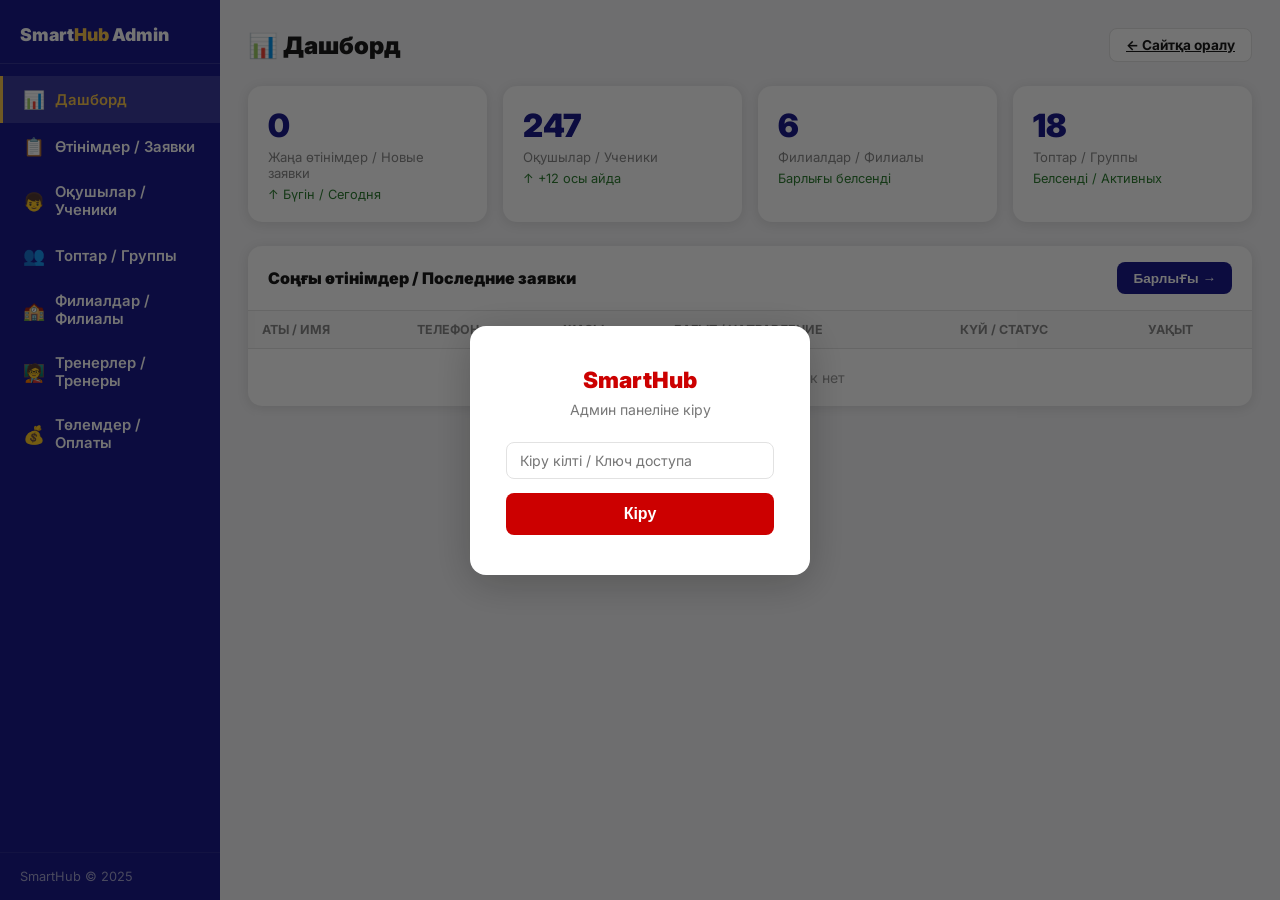
==== admin.html @ edade745 "Add files via upload" ====
<!DOCTYPE html>
<html lang="ru">
<head>
  <meta charset="UTF-8" />
  <meta name="viewport" content="width=device-width, initial-scale=1.0" />
  <title>SmartHub — Админ панелі</title>
  <link href="https://fonts.googleapis.com/css2?family=Inter:wght@400;600;700;900&display=swap" rel="stylesheet" />
  <style>
    *,*::before,*::after{box-sizing:border-box;margin:0;padding:0}
    :root{--red:#CC0000;--blue:#1A1A8C;--dark:#1a1a1a;--bg:#f4f4f6;--white:#fff;--shadow:0 2px 12px rgba(0,0,0,.10);--border:#e2e2e2;--green:#2e7d32;--orange:#e65100}
    body{font-family:'Inter',sans-serif;background:var(--bg);color:var(--dark);min-height:100vh}
    #loginOverlay{position:fixed;inset:0;background:rgba(0,0,0,.55);display:flex;align-items:center;justify-content:center;z-index:999}
    #loginOverlay.hidden{display:none}
    .login-box{background:#fff;border-radius:16px;padding:40px 36px;width:340px;box-shadow:0 8px 40px rgba(0,0,0,.22);text-align:center}
    .login-box h2{font-size:1.4rem;font-weight:900;color:var(--red);margin-bottom:8px}
    .login-box p{font-size:.88rem;color:#777;margin-bottom:24px}
    .login-box input{width:100%;padding:12px 14px;border:2px solid var(--border);border-radius:8px;font-size:.95rem;font-family:inherit;margin-bottom:14px;transition:border-color .2s}
    .login-box input:focus{outline:none;border-color:var(--red)}
    .login-box button{width:100%;padding:12px;background:var(--red);color:#fff;border:none;border-radius:8px;font-weight:900;font-size:1rem;cursor:pointer}
    .login-box button:hover{background:#a80000}
    .login-error{color:var(--red);font-size:.85rem;margin-top:8px;display:none}
    /* Layout */
    .admin-layout{display:grid;grid-template-columns:220px 1fr;min-height:100vh}
    .sidebar{background:var(--blue);color:#fff;padding:0;display:flex;flex-direction:column}
    .sidebar-logo{padding:24px 20px 18px;border-bottom:1px solid rgba(255,255,255,.12);font-weight:900;font-size:1.1rem}
    .sidebar-logo span{color:#f9c74f}
    .sidebar-nav{flex:1;padding:12px 0}
    .nav-item{display:flex;align-items:center;gap:10px;padding:13px 20px;cursor:pointer;font-size:.93rem;font-weight:600;transition:.2s;border-left:3px solid transparent}
    .nav-item:hover{background:rgba(255,255,255,.1)}
    .nav-item.active{background:rgba(255,255,255,.15);border-left-color:#f9c74f;color:#f9c74f}
    .nav-item .ico{font-size:1.1rem;width:22px}
    .sidebar-footer{padding:16px 20px;border-top:1px solid rgba(255,255,255,.12);font-size:.8rem;opacity:.6}
    .main-content{padding:28px;overflow-y:auto}
    .page{display:none}
    .page.active{display:block}
    /* Top bar */
    .topbar{display:flex;align-items:center;justify-content:space-between;margin-bottom:24px}
    .topbar h1{font-size:1.5rem;font-weight:900;color:var(--dark)}
    .topbar-actions{display:flex;gap:10px;align-items:center}
    /* Cards */
    .stats-row{display:grid;grid-template-columns:repeat(4,1fr);gap:16px;margin-bottom:24px}
    .stat-card{background:#fff;border-radius:14px;padding:20px;box-shadow:var(--shadow)}
    .stat-card .stat-num{font-size:2rem;font-weight:900;color:var(--blue)}
    .stat-card .stat-lbl{font-size:.82rem;color:#888;margin-top:4px}
    .stat-card .stat-sub{font-size:.8rem;color:var(--green);margin-top:6px}
    /* Table */
    .card{background:#fff;border-radius:14px;box-shadow:var(--shadow);overflow:hidden;margin-bottom:20px}
    .card-header{display:flex;align-items:center;justify-content:space-between;padding:16px 20px;border-bottom:1px solid var(--border)}
    .card-header h3{font-size:1rem;font-weight:900}
    .card-header-actions{display:flex;gap:8px;align-items:center;flex-wrap:wrap}
    table{width:100%;border-collapse:collapse;font-size:.88rem}
    th{padding:11px 14px;text-align:left;color:#888;font-weight:700;font-size:.78rem;text-transform:uppercase;border-bottom:1px solid var(--border);background:#fafafa}
    td{padding:11px 14px;border-bottom:1px solid #f0f0f0;vertical-align:middle}
    tr:hover td{background:#fafbff}
    tr:last-child td{border-bottom:none}
    .badge{padding:3px 10px;border-radius:50px;font-size:.76rem;font-weight:700;white-space:nowrap}
    .badge-new{background:#e3f2fd;color:#1565c0}
    .badge-active{background:#e8f5e9;color:#2e7d32}
    .badge-done{background:#f3e5f5;color:#6a1b9a}
    .badge-debt{background:#ffebee;color:#c62828}
    .badge-pending{background:#fff3e0;color:#e65100}
    /* Inputs */
    input[type=text],input[type=search],input[type=number],input[type=tel],input[type=email],select,textarea{padding:9px 13px;border:1px solid var(--border);border-radius:8px;font-size:.88rem;font-family:inherit;outline:none;background:#fff}
    input:focus,select:focus,textarea:focus{border-color:var(--blue)}
    .search-input{width:200px}
    /* Buttons */
    .btn{display:inline-flex;align-items:center;gap:6px;padding:8px 16px;border-radius:8px;font-size:.85rem;font-weight:700;cursor:pointer;border:none;transition:.2s}
    .btn-red{background:var(--red);color:#fff}.btn-red:hover{background:#a80000}
    .btn-blue{background:var(--blue);color:#fff}.btn-blue:hover{background:#111070}
    .btn-green{background:var(--green);color:#fff}.btn-green:hover{background:#1b5e20}
    .btn-outline{background:#fff;color:var(--dark);border:1px solid var(--border)}.btn-outline:hover{border-color:var(--blue);color:var(--blue)}
    .btn-sm{padding:5px 11px;font-size:.78rem}
    /* Form grid */
    .form-grid{display:grid;grid-template-columns:1fr 1fr;gap:14px;margin-bottom:14px}
    .form-group{display:flex;flex-direction:column;gap:6px}
    .form-group label{font-size:.82rem;font-weight:700;color:#555}
    .form-group input,.form-group select,.form-group textarea{width:100%}
    .modal-overlay{display:none;position:fixed;inset:0;background:rgba(0,0,0,.5);z-index:500;align-items:center;justify-content:center;padding:20px}
    .modal-overlay.open{display:flex}
    .modal-card{background:#fff;border-radius:16px;padding:28px;max-width:520px;width:100%;max-height:90vh;overflow-y:auto;position:relative}
    .modal-card h3{font-weight:900;font-size:1.1rem;margin-bottom:18px;color:var(--blue)}
    .modal-close-btn{position:absolute;top:14px;right:18px;background:none;border:none;font-size:1.4rem;cursor:pointer;color:#999}
    /* Responsive */
    @media(max-width:768px){.admin-layout{grid-template-columns:1fr}.sidebar{display:none}.stats-row{grid-template-columns:1fr 1fr}}
  </style>
</head>
<body>

<!-- LOGIN -->
<div id="loginOverlay">
  <div class="login-box">
    <h2>SmartHub</h2>
    <p>Админ панеліне кіру</p>
    <input type="text" id="loginKey" placeholder="Кіру кілті / Ключ доступа" />
    <button onclick="tryLogin()">Кіру</button>
    <div class="login-error" id="loginError">Кілт қате / Неверный ключ</div>
  </div>
</div>

<!-- ADMIN LAYOUT -->
<div class="admin-layout">
  <!-- SIDEBAR -->
  <aside class="sidebar">
    <div class="sidebar-logo">Smart<span>Hub</span> Admin</div>
    <nav class="sidebar-nav">
      <div class="nav-item active" onclick="showPage('dashboard')"><span class="ico">📊</span> Дашборд</div>
      <div class="nav-item" onclick="showPage('applications')"><span class="ico">📋</span> Өтінімдер / Заявки</div>
      <div class="nav-item" onclick="showPage('students')"><span class="ico">👦</span> Оқушылар / Ученики</div>
      <div class="nav-item" onclick="showPage('groups')"><span class="ico">👥</span> Топтар / Группы</div>
      <div class="nav-item" onclick="showPage('branches')"><span class="ico">🏫</span> Филиалдар / Филиалы</div>
      <div class="nav-item" onclick="showPage('trainers')"><span class="ico">🧑‍🏫</span> Тренерлер / Тренеры</div>
      <div class="nav-item" onclick="showPage('payments')"><span class="ico">💰</span> Төлемдер / Оплаты</div>
    </nav>
    <div class="sidebar-footer">SmartHub © 2025</div>
  </aside>

  <!-- MAIN -->
  <main class="main-content">

    <!-- DASHBOARD -->
    <div id="page-dashboard" class="page active">
      <div class="topbar"><h1>📊 Дашборд</h1><div class="topbar-actions"><a href="index.html" class="btn btn-outline">← Сайтқа оралу</a></div></div>
      <div class="stats-row">
        <div class="stat-card"><div class="stat-num" id="stat-apps">0</div><div class="stat-lbl">Жаңа өтінімдер / Новые заявки</div><div class="stat-sub">↑ Бүгін / Сегодня</div></div>
        <div class="stat-card"><div class="stat-num">247</div><div class="stat-lbl">Оқушылар / Ученики</div><div class="stat-sub">↑ +12 осы айда</div></div>
        <div class="stat-card"><div class="stat-num">6</div><div class="stat-lbl">Филиалдар / Филиалы</div><div class="stat-sub">Барлығы белсенді</div></div>
        <div class="stat-card"><div class="stat-num">18</div><div class="stat-lbl">Топтар / Группы</div><div class="stat-sub">Белсенді / Активных</div></div>
      </div>
      <div class="card">
        <div class="card-header"><h3>Соңғы өтінімдер / Последние заявки</h3><button class="btn btn-blue" onclick="showPage('applications')">Барлығы →</button></div>
        <table><thead><tr><th>Аты / Имя</th><th>Телефон</th><th>Жасы</th><th>Бағыт / Направление</th><th>Күй / Статус</th><th>Уақыт</th></tr></thead>
        <tbody id="dash-recent-apps"><tr><td colspan="6" style="text-align:center;color:#999;padding:20px">Өтінімдер жоқ / Заявок нет</td></tr></tbody></table>
      </div>
    </div>

    <!-- APPLICATIONS -->
    <div id="page-applications" class="page">
      <div class="topbar"><h1>📋 Өтінімдер / Заявки</h1>
        <div class="topbar-actions">
          <input type="search" class="search-input" placeholder="🔍 Іздеу / Поиск..." oninput="filterApps(this.value)" />
          <button class="btn btn-green" onclick="exportExcel()">📥 Excel</button>
        </div>
      </div>
      <div class="card">
        <table><thead><tr><th>#</th><th>Аты / Имя</th><th>Телефон</th><th>Жасы</th><th>Бағыт</th><th>Хабарлама</th><th>Күн / Дата</th><th>Күй / Статус</th><th>Әрекет</th></tr></thead>
        <tbody id="apps-table-body"><tr><td colspan="9" style="text-align:center;color:#999;padding:20px">Жүктелуде... / Загрузка...</td></tr></tbody></table>
      </div>
    </div>

    <!-- STUDENTS -->
    <div id="page-students" class="page">
      <div class="topbar"><h1>👦 Оқушылар / Ученики</h1>
        <div class="topbar-actions">
          <input type="search" class="search-input" placeholder="🔍 Іздеу..." />
          <button class="btn btn-blue" onclick="openModal('add-student')">+ Қосу / Добавить</button>
          <button class="btn btn-green" onclick="exportExcel()">📥 Excel</button>
        </div>
      </div>
      <div class="card">
        <table><thead><tr><th>Аты-жөні / ФИО</th><th>Жасы</th><th>Топ / Группа</th><th>Тренер</th><th>Филиал</th><th>Қатысу / Посещ.</th><th>Төлем / Оплата</th><th>Әрекет</th></tr></thead>
        <tbody>
          <tr><td>Мамытов Арлан</td><td>10</td><td>Роботика — Master</td><td>Данияр С.</td><td>Skillset</td><td style="color:#2e7d32;font-weight:700">87%</td><td><span class="badge badge-active">Төленді</span></td><td><button class="btn btn-outline btn-sm">✏️</button></td></tr>
          <tr><td>Ахметова Диана</td><td>12</td><td>Дрондар — A тобы</td><td>Айдар М.</td><td>84 мектеп</td><td style="color:#2e7d32;font-weight:700">92%</td><td><span class="badge badge-active">Төленді</span></td><td><button class="btn btn-outline btn-sm">✏️</button></td></tr>
          <tr><td>Сейітов Тимур</td><td>9</td><td>Роботика — Junior</td><td>Гүлнар Б.</td><td>17 мектеп</td><td style="color:#e65100;font-weight:700">65%</td><td><span class="badge badge-debt">Қарыз / Долг</span></td><td><button class="btn btn-outline btn-sm">✏️</button></td></tr>
          <tr><td>Жаксыбекова Айша</td><td>14</td><td>Спорт РВТ — Expert</td><td>Данияр С.</td><td>97 мектеп</td><td style="color:#2e7d32;font-weight:700">95%</td><td><span class="badge badge-active">Төленді</span></td><td><button class="btn btn-outline btn-sm">✏️</button></td></tr>
          <tr><td>Нұрланов Бекзат</td><td>11</td><td>Дрон-футбол</td><td>Айдар М.</td><td>66 мектеп</td><td style="color:#2e7d32;font-weight:700">78%</td><td><span class="badge badge-pending">Күтуде / Ожидает</span></td><td><button class="btn btn-outline btn-sm">✏️</button></td></tr>
        </tbody></table>
      </div>
    </div>

    <!-- GROUPS -->
    <div id="page-groups" class="page">
      <div class="topbar"><h1>👥 Топтар / Группы</h1>
        <div class="topbar-actions"><button class="btn btn-blue" onclick="openModal('add-group')">+ Жаңа топ / Новая группа</button></div>
      </div>
      <div class="card">
        <table><thead><tr><th>Топ аты / Группа</th><th>Бағыт / Направление</th><th>Тренер</th><th>Оқушылар / Учеников</th><th>Кесте / Расписание</th><th>Филиал</th><th>Сабақ сәттері</th><th>Әрекет</th></tr></thead>
        <tbody>
          <tr><td><strong>Роботика — Junior A</strong></td><td>🤖 Роботика</td><td>Гүлнар Б.</td><td>8 / 12</td><td>Дс, Ср 16:00</td><td>17 мектеп</td><td><button class="btn btn-outline btn-sm" onclick="openModal('group-photos')">📸 Фотолар</button></td><td><button class="btn btn-outline btn-sm">✏️</button></td></tr>
          <tr><td><strong>Роботика — Master B</strong></td><td>🤖 Роботика</td><td>Данияр С.</td><td>10 / 12</td><td>Дс, Жм 17:00</td><td>Skillset</td><td><button class="btn btn-outline btn-sm" onclick="openModal('group-photos')">📸 Фотолар</button></td><td><button class="btn btn-outline btn-sm">✏️</button></td></tr>
          <tr><td><strong>Дрондар — A тобы</strong></td><td>🚁 Дрондар</td><td>Айдар М.</td><td>6 / 8</td><td>Сс, Жм 18:00</td><td>84 мектеп</td><td><button class="btn btn-outline btn-sm" onclick="openModal('group-photos')">📸 Фотолар</button></td><td><button class="btn btn-outline btn-sm">✏️</button></td></tr>
          <tr><td><strong>Дрон-футбол</strong></td><td>⚽ Дрон-футбол</td><td>Айдар М.</td><td>8 / 10</td><td>Сш, Сн 15:00</td><td>66 мектеп</td><td><button class="btn btn-outline btn-sm" onclick="openModal('group-photos')">📸 Фотолар</button></td><td><button class="btn btn-outline btn-sm">✏️</button></td></tr>
          <tr><td><strong>Спорт РВТ — Expert</strong></td><td>🏆 Спорт РВТ</td><td>Данияр С.</td><td>5 / 8</td><td>Дс, Ср, Жм 17:30</td><td>97 мектеп</td><td><button class="btn btn-outline btn-sm" onclick="openModal('group-photos')">📸 Фотолар</button></td><td><button class="btn btn-outline btn-sm">✏️</button></td></tr>
        </tbody></table>
      </div>
    </div>

    <!-- BRANCHES -->
    <div id="page-branches" class="page">
      <div class="topbar"><h1>🏫 Филиалдар / Филиалы</h1>
        <div class="topbar-actions"><button class="btn btn-blue" onclick="openModal('add-branch')">+ Қосу / Добавить</button></div>
      </div>
      <div style="display:grid;grid-template-columns:repeat(auto-fit,minmax(280px,1fr));gap:16px">
        <div class="card" style="overflow:visible">
          <div style="padding:20px">
            <div style="font-size:1.5rem;margin-bottom:8px">🏫</div>
            <h3 style="font-weight:900;margin-bottom:6px">Skillset</h3>
            <p style="font-size:.85rem;color:#888;margin-bottom:12px">Skillset орталығы, Алматы</p>
            <div style="font-size:.88rem;line-height:1.8"><div>📍 Алматы, ул. Абая 10</div><div>👤 Тренерлер: 3</div><div>🎓 Оқушылар: 48</div><div>📅 Топтар: 4</div></div>
            <div style="display:flex;gap:8px;margin-top:14px"><button class="btn btn-outline btn-sm">✏️ Өзгерту</button><button class="btn btn-red btn-sm">🗑</button></div>
          </div>
        </div>
        <div class="card" style="overflow:visible">
          <div style="padding:20px">
            <div style="font-size:1.5rem;margin-bottom:8px">🏫</div>
            <h3 style="font-weight:900;margin-bottom:6px">84 мектеп</h3>
            <p style="font-size:.85rem;color:#888;margin-bottom:12px">84-ші мектеп, Алматы</p>
            <div style="font-size:.88rem;line-height:1.8"><div>📍 Алматы, мкр. Тастак</div><div>👤 Тренерлер: 2</div><div>🎓 Оқушылар: 36</div><div>📅 Топтар: 3</div></div>
            <div style="display:flex;gap:8px;margin-top:14px"><button class="btn btn-outline btn-sm">✏️ Өзгерту</button><button class="btn btn-red btn-sm">🗑</button></div>
          </div>
        </div>
        <div class="card" style="overflow:visible">
          <div style="padding:20px">
            <div style="font-size:1.5rem;margin-bottom:8px">🏫</div>
            <h3 style="font-weight:900;margin-bottom:6px">17 мектеп</h3>
            <p style="font-size:.85rem;color:#888;margin-bottom:12px">17-ші мектеп, Алматы</p>
            <div style="font-size:.88rem;line-height:1.8"><div>📍 Алматы, мкр. Алатау</div><div>👤 Тренерлер: 2</div><div>🎓 Оқушылар: 42</div><div>📅 Топтар: 3</div></div>
            <div style="display:flex;gap:8px;margin-top:14px"><button class="btn btn-outline btn-sm">✏️ Өзгерту</button><button class="btn btn-red btn-sm">🗑</button></div>
          </div>
        </div>
        <div class="card" style="overflow:visible">
          <div style="padding:20px">
            <div style="font-size:1.5rem;margin-bottom:8px">🏫</div>
            <h3 style="font-weight:900;margin-bottom:6px">97 мектеп</h3>
            <p style="font-size:.85rem;color:#888;margin-bottom:12px">97-ші мектеп, Алматы</p>
            <div style="font-size:.88rem;line-height:1.8"><div>📍 Алматы, мкр. Жетысу</div><div>👤 Тренерлер: 2</div><div>🎓 Оқушылар: 38</div><div>📅 Топтар: 3</div></div>
            <div style="display:flex;gap:8px;margin-top:14px"><button class="btn btn-outline btn-sm">✏️ Өзгерту</button><button class="btn btn-red btn-sm">🗑</button></div>
          </div>
        </div>
        <div class="card" style="overflow:visible">
          <div style="padding:20px">
            <div style="font-size:1.5rem;margin-bottom:8px">🏫</div>
            <h3 style="font-weight:900;margin-bottom:6px">66 мектеп</h3>
            <p style="font-size:.85rem;color:#888;margin-bottom:12px">66-шы мектеп, Алматы</p>
            <div style="font-size:.88rem;line-height:1.8"><div>📍 Алматы, мкр. Айнабұлақ</div><div>👤 Тренерлер: 2</div><div>🎓 Оқушылар: 45</div><div>📅 Топтар: 3</div></div>
            <div style="display:flex;gap:8px;margin-top:14px"><button class="btn btn-outline btn-sm">✏️ Өзгерту</button><button class="btn btn-red btn-sm">🗑</button></div>
          </div>
        </div>
        <div class="card" style="overflow:visible">
          <div style="padding:20px">
            <div style="font-size:1.5rem;margin-bottom:8px">🏫</div>
            <h3 style="font-weight:900;margin-bottom:6px">101 мектеп</h3>
            <p style="font-size:.85rem;color:#888;margin-bottom:12px">101-ші мектеп, Алматы</p>
            <div style="font-size:.88rem;line-height:1.8"><div>📍 Алматы, мкр. Шанырақ</div><div>👤 Тренерлер: 2</div><div>🎓 Оқушылар: 38</div><div>📅 Топтар: 3</div></div>
            <div style="display:flex;gap:8px;margin-top:14px"><button class="btn btn-outline btn-sm">✏️ Өзгерту</button><button class="btn btn-red btn-sm">🗑</button></div>
          </div>
        </div>
      </div>
    </div>

    <!-- TRAINERS -->
    <div id="page-trainers" class="page">
      <div class="topbar"><h1>🧑‍🏫 Тренерлер / Тренеры</h1>
        <div class="topbar-actions"><button class="btn btn-blue" onclick="openModal('add-trainer')">+ Қосу</button></div>
      </div>
      <div class="card">
        <table><thead><tr><th>Аты-жөні / ФИО</th><th>Мамандандыру</th><th>Топтар</th><th>Филиал</th><th>Телефон</th><th>Əрекет</th></tr></thead>
        <tbody>
          <tr><td><strong>Данияр Сейітов</strong></td><td>🤖 Роботика, Спорт РВТ</td><td>3</td><td>Skillset, 97 мектеп</td><td>+7 777 ...</td><td><button class="btn btn-outline btn-sm">✏️</button></td></tr>
          <tr><td><strong>Айдар Мұратов</strong></td><td>🚁 Дрондар, ⚽ Дрон-футбол</td><td>2</td><td>84, 66 мектеп</td><td>+7 778 ...</td><td><button class="btn btn-outline btn-sm">✏️</button></td></tr>
          <tr><td><strong>Гүлнар Бекова</strong></td><td>🤖 Роботика Junior</td><td>2</td><td>17, 101 мектеп</td><td>+7 701 ...</td><td><button class="btn btn-outline btn-sm">✏️</button></td></tr>
        </tbody></table>
      </div>
    </div>

    <!-- PAYMENTS -->
    <div id="page-payments" class="page">
      <div class="topbar"><h1>💰 Төлемдер / Оплаты</h1>
        <div class="topbar-actions">
          <input type="search" class="search-input" placeholder="🔍 Іздеу..." />
          <button class="btn btn-green" onclick="exportExcel()">📥 Excel</button>
        </div>
      </div>
      <div class="stats-row" style="grid-template-columns:repeat(3,1fr)">
        <div class="stat-card"><div class="stat-num" style="color:var(--green)">10.4M</div><div class="stat-lbl">Маусым 2025 — жалпы / Итого</div></div>
        <div class="stat-card"><div class="stat-num" style="color:var(--red)">840K</div><div class="stat-lbl">Қарыз / Задолженность</div><div class="stat-sub" style="color:var(--red)">⚠ 8 оқушы</div></div>
        <div class="stat-card"><div class="stat-num">247</div><div class="stat-lbl">Оқушылар / Учеников</div></div>
      </div>
      <div class="card">
        <table><thead><tr><th>Оқушы / Ученик</th><th>Топ / Группа</th><th>Сумма</th><th>Маусым / Месяц</th><th>Күй / Статус</th><th>Күн / Дата</th><th>Əрекет</th></tr></thead>
        <tbody>
          <tr><td>Мамытов Арлан</td><td>Роботика — Master</td><td><strong>42 000 ₸</strong></td><td>Маусым 2025</td><td><span class="badge badge-active">Төленді</span></td><td>01.06.2025</td><td><button class="btn btn-outline btn-sm">📄</button></td></tr>
          <tr><td>Ахметова Диана</td><td>Дрондар — A</td><td><strong>42 000 ₸</strong></td><td>Маусым 2025</td><td><span class="badge badge-active">Төленді</span></td><td>02.06.2025</td><td><button class="btn btn-outline btn-sm">📄</button></td></tr>
          <tr><td>Сейітов Тимур</td><td>Роботика — Junior</td><td><strong>42 000 ₸</strong></td><td>Маусым 2025</td><td><span class="badge badge-debt">Қарыз / Долг</span></td><td>—</td><td><button class="btn btn-red btn-sm">Хабарлау</button></td></tr>
          <tr><td>Жаксыбекова Айша</td><td>Спорт РВТ</td><td><strong>42 000 ₸</strong></td><td>Маусым 2025</td><td><span class="badge badge-active">Төленді</span></td><td>03.06.2025</td><td><button class="btn btn-outline btn-sm">📄</button></td></tr>
          <tr><td>Нұрланов Бекзат</td><td>Дрон-футбол</td><td><strong>42 000 ₸</strong></td><td>Маусым 2025</td><td><span class="badge badge-pending">Күтуде</span></td><td>—</td><td><button class="btn btn-red btn-sm">Хабарлау</button></td></tr>
        </tbody></table>
      </div>
    </div>

  </main>
</div>

<!-- MODAL: Add Student -->
<div class="modal-overlay" id="modal-add-student">
  <div class="modal-card">
    <button class="modal-close-btn" onclick="closeModal('add-student')">×</button>
    <h3>+ Жаңа оқушы / Новый ученик</h3>
    <div class="form-grid">
      <div class="form-group"><label>Аты-жөні / ФИО</label><input type="text" placeholder="Мамытов Арлан" /></div>
      <div class="form-group"><label>Жасы / Возраст</label><input type="number" placeholder="10" /></div>
      <div class="form-group"><label>Топ / Группа</label>
        <select><option>Роботика — Junior A</option><option>Роботика — Master B</option><option>Дрондар — A тобы</option><option>Дрон-футбол</option><option>Спорт РВТ</option></select>
      </div>
      <div class="form-group"><label>Ата-ана телефоны</label><input type="tel" placeholder="+7 777 ..." /></div>
    </div>
    <button class="btn btn-blue" style="width:100%">Сақтау / Сохранить</button>
  </div>
</div>

<!-- MODAL: Add Group -->
<div class="modal-overlay" id="modal-add-group">
  <div class="modal-card">
    <button class="modal-close-btn" onclick="closeModal('add-group')">×</button>
    <h3>+ Жаңа топ / Новая группа</h3>
    <div class="form-grid">
      <div class="form-group"><label>Топ аты</label><input type="text" placeholder="Роботика — Junior A" /></div>
      <div class="form-group"><label>Бағыт / Направление</label>
        <select><option>🤖 Роботика</option><option>🚁 Дрондар</option><option>⚽ Дрон-футбол</option><option>🏆 Спорт РВТ</option></select>
      </div>
      <div class="form-group"><label>Тренер</label>
        <select><option>Данияр Сейітов</option><option>Айдар Мұратов</option><option>Гүлнар Бекова</option></select>
      </div>
      <div class="form-group"><label>Филиал</label>
        <select><option>Skillset</option><option>84 мектеп</option><option>17 мектеп</option><option>97 мектеп</option><option>66 мектеп</option><option>101 мектеп</option></select>
      </div>
      <div class="form-group" style="grid-column:1/-1"><label>Кесте / Расписание</label><input type="text" placeholder="Дс, Ср 17:00 – 18:30" /></div>
    </div>
    <button class="btn btn-blue" style="width:100%">Жасау / Создать</button>
  </div>
</div>

<!-- MODAL: Group photos -->
<div class="modal-overlay" id="modal-group-photos">
  <div class="modal-card">
    <button class="modal-close-btn" onclick="closeModal('group-photos')">×</button>
    <h3>📸 Сабақ сәттері / Фото с занятий</h3>
    <p style="color:#888;font-size:.88rem;margin-bottom:16px">Осы топтың сабақ сәттерін қосыңыз / Добавьте фото этой группы</p>
    <div style="border:2px dashed #ddd;border-radius:12px;padding:32px;text-align:center;color:#aaa;margin-bottom:16px;cursor:pointer">
      <div style="font-size:2rem;margin-bottom:8px">📁</div>
      <div>Фото жүктеу / Загрузить фото</div>
      <div style="font-size:.8rem;margin-top:4px">JPG, PNG — максимум 10 МБ</div>
    </div>
    <div style="display:grid;grid-template-columns:repeat(3,1fr);gap:8px">
      <img src="img_6434.png" style="width:100%;height:80px;object-fit:cover;border-radius:8px" />
      <img src="img_6435.png" style="width:100%;height:80px;object-fit:cover;border-radius:8px" />
      <div style="border:1px dashed #ddd;border-radius:8px;height:80px;display:flex;align-items:center;justify-content:center;color:#ccc;font-size:1.5rem;cursor:pointer">+</div>
    </div>
  </div>
</div>

<!-- MODAL: Add Branch -->
<div class="modal-overlay" id="modal-add-branch">
  <div class="modal-card">
    <button class="modal-close-btn" onclick="closeModal('add-branch')">×</button>
    <h3>+ Жаңа филиал / Новый филиал</h3>
    <div class="form-grid">
      <div class="form-group"><label>Атауы / Название</label><input type="text" placeholder="102 мектеп" /></div>
      <div class="form-group"><label>Мекенжай / Адрес</label><input type="text" placeholder="Алматы, ..." /></div>
      <div class="form-group"><label>Тренер</label>
        <select><option>Данияр Сейітов</option><option>Айдар Мұратов</option><option>Гүлнар Бекова</option></select>
      </div>
      <div class="form-group"><label>Телефон</label><input type="tel" /></div>
    </div>
    <button class="btn btn-blue" style="width:100%">Қосу / Добавить</button>
  </div>
</div>

<!-- MODAL: Add Trainer -->
<div class="modal-overlay" id="modal-add-trainer">
  <div class="modal-card">
    <button class="modal-close-btn" onclick="closeModal('add-trainer')">×</button>
    <h3>+ Жаңа тренер / Новый тренер</h3>
    <div class="form-grid">
      <div class="form-group"><label>Аты-жөні / ФИО</label><input type="text" /></div>
      <div class="form-group"><label>Телефон</label><input type="tel" /></div>
      <div class="form-group" style="grid-column:1/-1"><label>Мамандандыру / Специализация</label>
        <select><option>🤖 Роботика</option><option>🚁 Дрондар</option><option>⚽ Дрон-футбол</option><option>🏆 Спорт РВТ</option></select>
      </div>
    </div>
    <button class="btn btn-blue" style="width:100%">Қосу / Добавить</button>
  </div>
</div>

<script>
const ADMIN_KEY = 'smarthub2025';

// ── Login ─────────────────────────────────────────────────
function tryLogin() {
  const key = document.getElementById('loginKey').value.trim();
  if (key === ADMIN_KEY) {
    document.getElementById('loginOverlay').classList.add('hidden');
    loadApps();
  } else {
    document.getElementById('loginError').style.display = 'block';
  }
}
document.getElementById('loginKey').addEventListener('keydown', e => { if (e.key === 'Enter') tryLogin(); });

// ── Navigation ────────────────────────────────────────────
function showPage(name) {
  document.querySelectorAll('.page').forEach(p => p.classList.remove('active'));
  document.querySelectorAll('.nav-item').forEach(n => n.classList.remove('active'));
  document.getElementById('page-' + name).classList.add('active');
  event.currentTarget.classList.add('active');
}

// ── Modals ────────────────────────────────────────────────
function openModal(name) {
  document.getElementById('modal-' + name).classList.add('open');
}
function closeModal(name) {
  document.getElementById('modal-' + name).classList.remove('open');
}
document.querySelectorAll('.modal-overlay').forEach(o => {
  o.addEventListener('click', e => { if (e.target === o) o.classList.remove('open'); });
});

// ── Load applications ─────────────────────────────────────
async function loadApps() {
  try {
    const res = await fetch('/api/submissions?key=' + ADMIN_KEY);
    const rows = await res.json();
    document.getElementById('stat-apps').textContent = rows.length;
    renderAppsTable(rows);
    renderDashRecent(rows.slice(0, 5));
  } catch(e) {
    document.getElementById('apps-table-body').innerHTML = '<tr><td colspan="9" style="text-align:center;color:#999;padding:20px">Сервер қолжетімсіз / Сервер недоступен</td></tr>';
  }
}

function renderAppsTable(rows) {
  const tbody = document.getElementById('apps-table-body');
  if (!rows.length) { tbody.innerHTML = '<tr><td colspan="9" style="text-align:center;color:#999;padding:20px">Өтінімдер жоқ</td></tr>'; return; }
  tbody.innerHTML = rows.map(r => `
    <tr>
      <td>${r.id}</td>
      <td><strong>${r.name}</strong></td>
      <td>${r.phone}</td>
      <td>${r.age || '—'}</td>
      <td>${directionLabel(r.direction || r.message)}</td>
      <td style="max-width:200px;overflow:hidden;text-overflow:ellipsis;white-space:nowrap">${r.message || '—'}</td>
      <td>${r.created_at}</td>
      <td><span class="badge badge-new">Жаңа / Новая</span></td>
      <td><button class="btn btn-red btn-sm" onclick="deleteApp(${r.id})">🗑</button></td>
    </tr>`).join('');
}

function renderDashRecent(rows) {
  const tbody = document.getElementById('dash-recent-apps');
  if (!rows.length) { tbody.innerHTML = '<tr><td colspan="6" style="text-align:center;color:#999;padding:20px">Өтінімдер жоқ</td></tr>'; return; }
  tbody.innerHTML = rows.map(r => `
    <tr>
      <td><strong>${r.name}</strong></td>
      <td>${r.phone}</td>
      <td>${r.age || '—'}</td>
      <td>${directionLabel(r.direction || '')}</td>
      <td><span class="badge badge-new">Жаңа</span></td>
      <td>${r.created_at}</td>
    </tr>`).join('');
}

function directionLabel(d) {
  if (!d) return '—';
  const map = { дроны:'🚁 Дрондар', робототехника:'🤖 Роботика', лагеря:'🏕️ Лагерь' };
  return map[d] || d;
}

async function deleteApp(id) {
  if (!confirm('Жою? / Удалить?')) return;
  await fetch('/api/submissions/' + id + '?key=' + ADMIN_KEY, { method: 'DELETE' });
  loadApps();
}

function filterApps(q) {
  document.querySelectorAll('#apps-table-body tr').forEach(tr => {
    tr.style.display = tr.textContent.toLowerCase().includes(q.toLowerCase()) ? '' : 'none';
  });
}

// ── Excel export ──────────────────────────────────────────
function exportExcel() {
  window.open('/api/export?key=' + ADMIN_KEY);
}
</script>
</body>
</html>
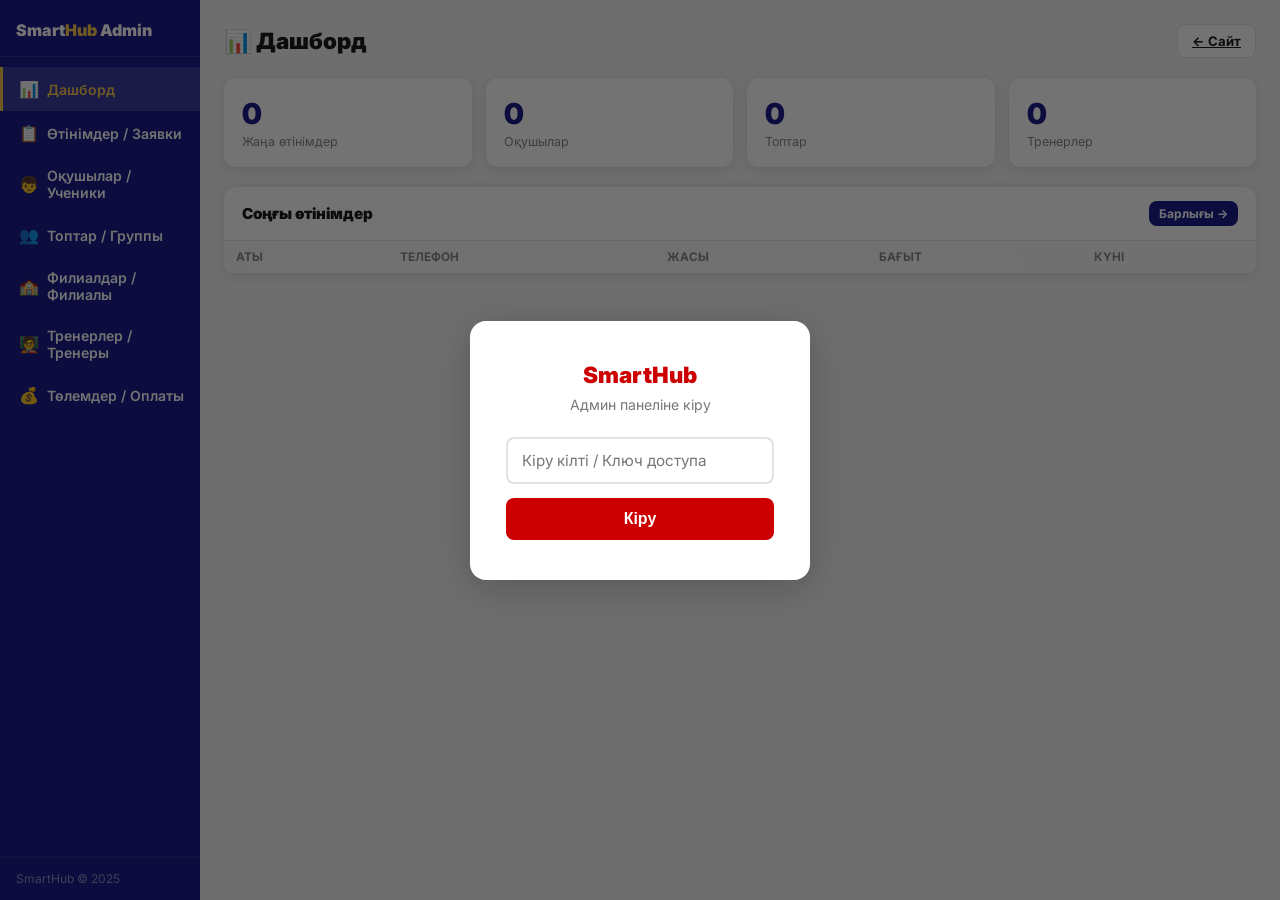
==== commit 5df449c6: "Add files via upload" ====
--- a/admin.html
+++ b/admin.html
@@ -9,6 +9,8 @@
     *,*::before,*::after{box-sizing:border-box;margin:0;padding:0}
     :root{--red:#CC0000;--blue:#1A1A8C;--dark:#1a1a1a;--bg:#f4f4f6;--white:#fff;--shadow:0 2px 12px rgba(0,0,0,.10);--border:#e2e2e2;--green:#2e7d32;--orange:#e65100}
     body{font-family:'Inter',sans-serif;background:var(--bg);color:var(--dark);min-height:100vh}
+
+    /* LOGIN */
     #loginOverlay{position:fixed;inset:0;background:rgba(0,0,0,.55);display:flex;align-items:center;justify-content:center;z-index:999}
     #loginOverlay.hidden{display:none}
     .login-box{background:#fff;border-radius:16px;padding:40px 36px;width:340px;box-shadow:0 8px 40px rgba(0,0,0,.22);text-align:center}
@@ -19,68 +21,77 @@
     .login-box button{width:100%;padding:12px;background:var(--red);color:#fff;border:none;border-radius:8px;font-weight:900;font-size:1rem;cursor:pointer}
     .login-box button:hover{background:#a80000}
     .login-error{color:var(--red);font-size:.85rem;margin-top:8px;display:none}
-    /* Layout */
-    .admin-layout{display:grid;grid-template-columns:220px 1fr;min-height:100vh}
-    .sidebar{background:var(--blue);color:#fff;padding:0;display:flex;flex-direction:column}
-    .sidebar-logo{padding:24px 20px 18px;border-bottom:1px solid rgba(255,255,255,.12);font-weight:900;font-size:1.1rem}
+
+    /* LAYOUT */
+    .admin-layout{display:grid;grid-template-columns:200px 1fr;min-height:100vh}
+    .sidebar{background:var(--blue);color:#fff;display:flex;flex-direction:column}
+    .sidebar-logo{padding:20px 16px 16px;border-bottom:1px solid rgba(255,255,255,.12);font-weight:900;font-size:1rem}
     .sidebar-logo span{color:#f9c74f}
-    .sidebar-nav{flex:1;padding:12px 0}
-    .nav-item{display:flex;align-items:center;gap:10px;padding:13px 20px;cursor:pointer;font-size:.93rem;font-weight:600;transition:.2s;border-left:3px solid transparent}
+    .sidebar-nav{flex:1;padding:10px 0}
+    .nav-item{display:flex;align-items:center;gap:8px;padding:12px 16px;cursor:pointer;font-size:.88rem;font-weight:600;transition:.2s;border-left:3px solid transparent}
     .nav-item:hover{background:rgba(255,255,255,.1)}
     .nav-item.active{background:rgba(255,255,255,.15);border-left-color:#f9c74f;color:#f9c74f}
-    .nav-item .ico{font-size:1.1rem;width:22px}
-    .sidebar-footer{padding:16px 20px;border-top:1px solid rgba(255,255,255,.12);font-size:.8rem;opacity:.6}
-    .main-content{padding:28px;overflow-y:auto}
+    .nav-item .ico{font-size:1rem;width:20px}
+    .sidebar-footer{padding:14px 16px;border-top:1px solid rgba(255,255,255,.12);font-size:.75rem;opacity:.5}
+    .main-content{padding:24px;overflow-y:auto}
     .page{display:none}
     .page.active{display:block}
-    /* Top bar */
-    .topbar{display:flex;align-items:center;justify-content:space-between;margin-bottom:24px}
-    .topbar h1{font-size:1.5rem;font-weight:900;color:var(--dark)}
-    .topbar-actions{display:flex;gap:10px;align-items:center}
-    /* Cards */
-    .stats-row{display:grid;grid-template-columns:repeat(4,1fr);gap:16px;margin-bottom:24px}
-    .stat-card{background:#fff;border-radius:14px;padding:20px;box-shadow:var(--shadow)}
-    .stat-card .stat-num{font-size:2rem;font-weight:900;color:var(--blue)}
-    .stat-card .stat-lbl{font-size:.82rem;color:#888;margin-top:4px}
-    .stat-card .stat-sub{font-size:.8rem;color:var(--green);margin-top:6px}
-    /* Table */
-    .card{background:#fff;border-radius:14px;box-shadow:var(--shadow);overflow:hidden;margin-bottom:20px}
-    .card-header{display:flex;align-items:center;justify-content:space-between;padding:16px 20px;border-bottom:1px solid var(--border)}
-    .card-header h3{font-size:1rem;font-weight:900}
-    .card-header-actions{display:flex;gap:8px;align-items:center;flex-wrap:wrap}
-    table{width:100%;border-collapse:collapse;font-size:.88rem}
-    th{padding:11px 14px;text-align:left;color:#888;font-weight:700;font-size:.78rem;text-transform:uppercase;border-bottom:1px solid var(--border);background:#fafafa}
-    td{padding:11px 14px;border-bottom:1px solid #f0f0f0;vertical-align:middle}
+
+    /* TOPBAR */
+    .topbar{display:flex;align-items:center;justify-content:space-between;margin-bottom:20px;flex-wrap:wrap;gap:10px}
+    .topbar h1{font-size:1.4rem;font-weight:900;color:var(--dark)}
+    .topbar-actions{display:flex;gap:8px;align-items:center;flex-wrap:wrap}
+
+    /* STATS */
+    .stats-row{display:grid;grid-template-columns:repeat(4,1fr);gap:14px;margin-bottom:20px}
+    .stat-card{background:#fff;border-radius:12px;padding:18px;box-shadow:var(--shadow)}
+    .stat-card .stat-num{font-size:1.8rem;font-weight:900;color:var(--blue)}
+    .stat-card .stat-lbl{font-size:.78rem;color:#888;margin-top:3px}
+    .stat-card .stat-sub{font-size:.76rem;color:var(--green);margin-top:5px}
+
+    /* TABLE */
+    .card{background:#fff;border-radius:12px;box-shadow:var(--shadow);overflow:hidden;margin-bottom:18px}
+    .card-header{display:flex;align-items:center;justify-content:space-between;padding:14px 18px;border-bottom:1px solid var(--border)}
+    .card-header h3{font-size:.95rem;font-weight:900}
+    table{width:100%;border-collapse:collapse;font-size:.83rem}
+    th{padding:9px 12px;text-align:left;color:#888;font-weight:700;font-size:.74rem;text-transform:uppercase;border-bottom:1px solid var(--border);background:#fafafa;white-space:nowrap}
+    td{padding:9px 12px;border-bottom:1px solid #f0f0f0;vertical-align:middle}
     tr:hover td{background:#fafbff}
     tr:last-child td{border-bottom:none}
-    .badge{padding:3px 10px;border-radius:50px;font-size:.76rem;font-weight:700;white-space:nowrap}
+    .badge{padding:3px 9px;border-radius:50px;font-size:.72rem;font-weight:700;white-space:nowrap}
     .badge-new{background:#e3f2fd;color:#1565c0}
     .badge-active{background:#e8f5e9;color:#2e7d32}
     .badge-done{background:#f3e5f5;color:#6a1b9a}
     .badge-debt{background:#ffebee;color:#c62828}
     .badge-pending{background:#fff3e0;color:#e65100}
-    /* Inputs */
-    input[type=text],input[type=search],input[type=number],input[type=tel],input[type=email],select,textarea{padding:9px 13px;border:1px solid var(--border);border-radius:8px;font-size:.88rem;font-family:inherit;outline:none;background:#fff}
+
+    /* INPUTS */
+    input[type=text],input[type=search],input[type=number],input[type=tel],input[type=email],select,textarea{padding:9px 12px;border:1px solid var(--border);border-radius:8px;font-size:.85rem;font-family:inherit;outline:none;background:#fff;width:100%}
     input:focus,select:focus,textarea:focus{border-color:var(--blue)}
-    .search-input{width:200px}
-    /* Buttons */
-    .btn{display:inline-flex;align-items:center;gap:6px;padding:8px 16px;border-radius:8px;font-size:.85rem;font-weight:700;cursor:pointer;border:none;transition:.2s}
+    .search-input{width:190px}
+
+    /* BUTTONS */
+    .btn{display:inline-flex;align-items:center;gap:5px;padding:8px 14px;border-radius:8px;font-size:.82rem;font-weight:700;cursor:pointer;border:none;transition:.2s;font-family:inherit}
     .btn-red{background:var(--red);color:#fff}.btn-red:hover{background:#a80000}
     .btn-blue{background:var(--blue);color:#fff}.btn-blue:hover{background:#111070}
     .btn-green{background:var(--green);color:#fff}.btn-green:hover{background:#1b5e20}
     .btn-outline{background:#fff;color:var(--dark);border:1px solid var(--border)}.btn-outline:hover{border-color:var(--blue);color:var(--blue)}
-    .btn-sm{padding:5px 11px;font-size:.78rem}
-    /* Form grid */
-    .form-grid{display:grid;grid-template-columns:1fr 1fr;gap:14px;margin-bottom:14px}
-    .form-group{display:flex;flex-direction:column;gap:6px}
-    .form-group label{font-size:.82rem;font-weight:700;color:#555}
-    .form-group input,.form-group select,.form-group textarea{width:100%}
-    .modal-overlay{display:none;position:fixed;inset:0;background:rgba(0,0,0,.5);z-index:500;align-items:center;justify-content:center;padding:20px}
+    .btn-sm{padding:5px 10px;font-size:.75rem}
+
+    /* MODAL */
+    .modal-overlay{display:none;position:fixed;inset:0;background:rgba(0,0,0,.45);z-index:500;align-items:center;justify-content:center;padding:20px}
     .modal-overlay.open{display:flex}
-    .modal-card{background:#fff;border-radius:16px;padding:28px;max-width:520px;width:100%;max-height:90vh;overflow-y:auto;position:relative}
-    .modal-card h3{font-weight:900;font-size:1.1rem;margin-bottom:18px;color:var(--blue)}
-    .modal-close-btn{position:absolute;top:14px;right:18px;background:none;border:none;font-size:1.4rem;cursor:pointer;color:#999}
-    /* Responsive */
+    .modal-card{background:#fff;border-radius:16px;padding:26px;max-width:500px;width:100%;max-height:90vh;overflow-y:auto;position:relative}
+    .modal-card h3{font-weight:900;font-size:1.05rem;margin-bottom:16px;color:var(--blue)}
+    .modal-close-btn{position:absolute;top:14px;right:16px;background:none;border:none;font-size:1.4rem;cursor:pointer;color:#999}
+    .form-grid{display:grid;grid-template-columns:1fr 1fr;gap:12px;margin-bottom:12px}
+    .form-group{display:flex;flex-direction:column;gap:5px}
+    .form-group label{font-size:.78rem;font-weight:700;color:#555}
+    .form-full{grid-column:1/-1}
+
+    /* EMPTY STATE */
+    .empty-state{text-align:center;padding:40px;color:#aaa;font-size:.9rem}
+
     @media(max-width:768px){.admin-layout{grid-template-columns:1fr}.sidebar{display:none}.stats-row{grid-template-columns:1fr 1fr}}
   </style>
 </head>
@@ -91,25 +102,24 @@
   <div class="login-box">
     <h2>SmartHub</h2>
     <p>Админ панеліне кіру</p>
-    <input type="text" id="loginKey" placeholder="Кіру кілті / Ключ доступа" />
+    <input type="password" id="loginKey" placeholder="Кіру кілті / Ключ доступа" />
     <button onclick="tryLogin()">Кіру</button>
     <div class="login-error" id="loginError">Кілт қате / Неверный ключ</div>
   </div>
 </div>
 
-<!-- ADMIN LAYOUT -->
 <div class="admin-layout">
   <!-- SIDEBAR -->
   <aside class="sidebar">
     <div class="sidebar-logo">Smart<span>Hub</span> Admin</div>
     <nav class="sidebar-nav">
-      <div class="nav-item active" onclick="showPage('dashboard')"><span class="ico">📊</span> Дашборд</div>
-      <div class="nav-item" onclick="showPage('applications')"><span class="ico">📋</span> Өтінімдер / Заявки</div>
-      <div class="nav-item" onclick="showPage('students')"><span class="ico">👦</span> Оқушылар / Ученики</div>
-      <div class="nav-item" onclick="showPage('groups')"><span class="ico">👥</span> Топтар / Группы</div>
-      <div class="nav-item" onclick="showPage('branches')"><span class="ico">🏫</span> Филиалдар / Филиалы</div>
-      <div class="nav-item" onclick="showPage('trainers')"><span class="ico">🧑‍🏫</span> Тренерлер / Тренеры</div>
-      <div class="nav-item" onclick="showPage('payments')"><span class="ico">💰</span> Төлемдер / Оплаты</div>
+      <div class="nav-item active" data-page="dashboard"><span class="ico">📊</span> Дашборд</div>
+      <div class="nav-item" data-page="applications"><span class="ico">📋</span> Өтінімдер / Заявки</div>
+      <div class="nav-item" data-page="students"><span class="ico">👦</span> Оқушылар / Ученики</div>
+      <div class="nav-item" data-page="groups"><span class="ico">👥</span> Топтар / Группы</div>
+      <div class="nav-item" data-page="branches"><span class="ico">🏫</span> Филиалдар / Филиалы</div>
+      <div class="nav-item" data-page="trainers"><span class="ico">🧑‍🏫</span> Тренерлер / Тренеры</div>
+      <div class="nav-item" data-page="payments"><span class="ico">💰</span> Төлемдер / Оплаты</div>
     </nav>
     <div class="sidebar-footer">SmartHub © 2025</div>
   </aside>
@@ -119,17 +129,17 @@
 
     <!-- DASHBOARD -->
     <div id="page-dashboard" class="page active">
-      <div class="topbar"><h1>📊 Дашборд</h1><div class="topbar-actions"><a href="index.html" class="btn btn-outline">← Сайтқа оралу</a></div></div>
+      <div class="topbar"><h1>📊 Дашборд</h1><a href="index.html" class="btn btn-outline">← Сайт</a></div>
       <div class="stats-row">
-        <div class="stat-card"><div class="stat-num" id="stat-apps">0</div><div class="stat-lbl">Жаңа өтінімдер / Новые заявки</div><div class="stat-sub">↑ Бүгін / Сегодня</div></div>
-        <div class="stat-card"><div class="stat-num">247</div><div class="stat-lbl">Оқушылар / Ученики</div><div class="stat-sub">↑ +12 осы айда</div></div>
-        <div class="stat-card"><div class="stat-num">6</div><div class="stat-lbl">Филиалдар / Филиалы</div><div class="stat-sub">Барлығы белсенді</div></div>
-        <div class="stat-card"><div class="stat-num">18</div><div class="stat-lbl">Топтар / Группы</div><div class="stat-sub">Белсенді / Активных</div></div>
+        <div class="stat-card"><div class="stat-num" id="stat-apps">0</div><div class="stat-lbl">Жаңа өтінімдер</div></div>
+        <div class="stat-card"><div class="stat-num" id="stat-students">0</div><div class="stat-lbl">Оқушылар</div></div>
+        <div class="stat-card"><div class="stat-num" id="stat-groups">0</div><div class="stat-lbl">Топтар</div></div>
+        <div class="stat-card"><div class="stat-num" id="stat-trainers">0</div><div class="stat-lbl">Тренерлер</div></div>
       </div>
       <div class="card">
-        <div class="card-header"><h3>Соңғы өтінімдер / Последние заявки</h3><button class="btn btn-blue" onclick="showPage('applications')">Барлығы →</button></div>
-        <table><thead><tr><th>Аты / Имя</th><th>Телефон</th><th>Жасы</th><th>Бағыт / Направление</th><th>Күй / Статус</th><th>Уақыт</th></tr></thead>
-        <tbody id="dash-recent-apps"><tr><td colspan="6" style="text-align:center;color:#999;padding:20px">Өтінімдер жоқ / Заявок нет</td></tr></tbody></table>
+        <div class="card-header"><h3>Соңғы өтінімдер</h3><button class="btn btn-blue btn-sm" onclick="showPage('applications')">Барлығы →</button></div>
+        <table><thead><tr><th>Аты</th><th>Телефон</th><th>Жасы</th><th>Бағыт</th><th>Күні</th></tr></thead>
+        <tbody id="dash-apps"></tbody></table>
       </div>
     </div>
 
@@ -137,13 +147,13 @@
     <div id="page-applications" class="page">
       <div class="topbar"><h1>📋 Өтінімдер / Заявки</h1>
         <div class="topbar-actions">
-          <input type="search" class="search-input" placeholder="🔍 Іздеу / Поиск..." oninput="filterApps(this.value)" />
+          <input type="search" class="search-input" placeholder="🔍 Іздеу..." oninput="filterTable('apps-tbody',this.value)" />
           <button class="btn btn-green" onclick="exportExcel()">📥 Excel</button>
         </div>
       </div>
       <div class="card">
-        <table><thead><tr><th>#</th><th>Аты / Имя</th><th>Телефон</th><th>Жасы</th><th>Бағыт</th><th>Хабарлама</th><th>Күн / Дата</th><th>Күй / Статус</th><th>Әрекет</th></tr></thead>
-        <tbody id="apps-table-body"><tr><td colspan="9" style="text-align:center;color:#999;padding:20px">Жүктелуде... / Загрузка...</td></tr></tbody></table>
+        <table><thead><tr><th>#</th><th>Аты / Имя</th><th>Телефон</th><th>Жасы</th><th>Бағыт</th><th>Хабарлама</th><th>Күні</th><th>Жою</th></tr></thead>
+        <tbody id="apps-tbody"></tbody></table>
       </div>
     </div>
 
@@ -151,115 +161,44 @@
     <div id="page-students" class="page">
       <div class="topbar"><h1>👦 Оқушылар / Ученики</h1>
         <div class="topbar-actions">
-          <input type="search" class="search-input" placeholder="🔍 Іздеу..." />
+          <input type="search" class="search-input" placeholder="🔍 Іздеу..." oninput="filterTable('students-tbody',this.value)" />
           <button class="btn btn-blue" onclick="openModal('add-student')">+ Қосу / Добавить</button>
-          <button class="btn btn-green" onclick="exportExcel()">📥 Excel</button>
+          <button class="btn btn-green" onclick="exportStudentsExcel()">📥 Excel</button>
         </div>
       </div>
       <div class="card">
-        <table><thead><tr><th>Аты-жөні / ФИО</th><th>Жасы</th><th>Топ / Группа</th><th>Тренер</th><th>Филиал</th><th>Қатысу / Посещ.</th><th>Төлем / Оплата</th><th>Әрекет</th></tr></thead>
-        <tbody>
-          <tr><td>Мамытов Арлан</td><td>10</td><td>Роботика — Master</td><td>Данияр С.</td><td>Skillset</td><td style="color:#2e7d32;font-weight:700">87%</td><td><span class="badge badge-active">Төленді</span></td><td><button class="btn btn-outline btn-sm">✏️</button></td></tr>
-          <tr><td>Ахметова Диана</td><td>12</td><td>Дрондар — A тобы</td><td>Айдар М.</td><td>84 мектеп</td><td style="color:#2e7d32;font-weight:700">92%</td><td><span class="badge badge-active">Төленді</span></td><td><button class="btn btn-outline btn-sm">✏️</button></td></tr>
-          <tr><td>Сейітов Тимур</td><td>9</td><td>Роботика — Junior</td><td>Гүлнар Б.</td><td>17 мектеп</td><td style="color:#e65100;font-weight:700">65%</td><td><span class="badge badge-debt">Қарыз / Долг</span></td><td><button class="btn btn-outline btn-sm">✏️</button></td></tr>
-          <tr><td>Жаксыбекова Айша</td><td>14</td><td>Спорт РВТ — Expert</td><td>Данияр С.</td><td>97 мектеп</td><td style="color:#2e7d32;font-weight:700">95%</td><td><span class="badge badge-active">Төленді</span></td><td><button class="btn btn-outline btn-sm">✏️</button></td></tr>
-          <tr><td>Нұрланов Бекзат</td><td>11</td><td>Дрон-футбол</td><td>Айдар М.</td><td>66 мектеп</td><td style="color:#2e7d32;font-weight:700">78%</td><td><span class="badge badge-pending">Күтуде / Ожидает</span></td><td><button class="btn btn-outline btn-sm">✏️</button></td></tr>
-        </tbody></table>
+        <table><thead><tr><th>АТЫ-ЖӨНІ / ФИО</th><th>ЖАСЫ</th><th>ТОП / ГРУППА</th><th>ТРЕНЕР</th><th>ФИЛИАЛ</th><th>ҚАТЫСУ / ПОСЕЩ.</th><th>ТӨЛЕМ / ОПЛАТА</th><th>ӘРЕКЕТ</th></tr></thead>
+        <tbody id="students-tbody"></tbody></table>
       </div>
     </div>
 
     <!-- GROUPS -->
     <div id="page-groups" class="page">
       <div class="topbar"><h1>👥 Топтар / Группы</h1>
-        <div class="topbar-actions"><button class="btn btn-blue" onclick="openModal('add-group')">+ Жаңа топ / Новая группа</button></div>
+        <button class="btn btn-blue" onclick="openModal('add-group')">+ Жаңа топ / Новая группа</button>
       </div>
       <div class="card">
-        <table><thead><tr><th>Топ аты / Группа</th><th>Бағыт / Направление</th><th>Тренер</th><th>Оқушылар / Учеников</th><th>Кесте / Расписание</th><th>Филиал</th><th>Сабақ сәттері</th><th>Әрекет</th></tr></thead>
-        <tbody>
-          <tr><td><strong>Роботика — Junior A</strong></td><td>🤖 Роботика</td><td>Гүлнар Б.</td><td>8 / 12</td><td>Дс, Ср 16:00</td><td>17 мектеп</td><td><button class="btn btn-outline btn-sm" onclick="openModal('group-photos')">📸 Фотолар</button></td><td><button class="btn btn-outline btn-sm">✏️</button></td></tr>
-          <tr><td><strong>Роботика — Master B</strong></td><td>🤖 Роботика</td><td>Данияр С.</td><td>10 / 12</td><td>Дс, Жм 17:00</td><td>Skillset</td><td><button class="btn btn-outline btn-sm" onclick="openModal('group-photos')">📸 Фотолар</button></td><td><button class="btn btn-outline btn-sm">✏️</button></td></tr>
-          <tr><td><strong>Дрондар — A тобы</strong></td><td>🚁 Дрондар</td><td>Айдар М.</td><td>6 / 8</td><td>Сс, Жм 18:00</td><td>84 мектеп</td><td><button class="btn btn-outline btn-sm" onclick="openModal('group-photos')">📸 Фотолар</button></td><td><button class="btn btn-outline btn-sm">✏️</button></td></tr>
-          <tr><td><strong>Дрон-футбол</strong></td><td>⚽ Дрон-футбол</td><td>Айдар М.</td><td>8 / 10</td><td>Сш, Сн 15:00</td><td>66 мектеп</td><td><button class="btn btn-outline btn-sm" onclick="openModal('group-photos')">📸 Фотолар</button></td><td><button class="btn btn-outline btn-sm">✏️</button></td></tr>
-          <tr><td><strong>Спорт РВТ — Expert</strong></td><td>🏆 Спорт РВТ</td><td>Данияр С.</td><td>5 / 8</td><td>Дс, Ср, Жм 17:30</td><td>97 мектеп</td><td><button class="btn btn-outline btn-sm" onclick="openModal('group-photos')">📸 Фотолар</button></td><td><button class="btn btn-outline btn-sm">✏️</button></td></tr>
-        </tbody></table>
+        <table><thead><tr><th>ТОП АТЫ / ГРУППА</th><th>БАҒЫТ / НАПРАВЛЕНИЕ</th><th>ТРЕНЕР</th><th>ОҚУШЫЛАР / УЧЕНИКОВ</th><th>КЕСТЕ / РАСПИСАНИЕ</th><th>ФИЛИАЛ</th><th>САБАҚ СӘТТЕРІ</th><th>ӘРЕКЕТ</th></tr></thead>
+        <tbody id="groups-tbody"></tbody></table>
       </div>
     </div>
 
     <!-- BRANCHES -->
     <div id="page-branches" class="page">
       <div class="topbar"><h1>🏫 Филиалдар / Филиалы</h1>
-        <div class="topbar-actions"><button class="btn btn-blue" onclick="openModal('add-branch')">+ Қосу / Добавить</button></div>
-      </div>
-      <div style="display:grid;grid-template-columns:repeat(auto-fit,minmax(280px,1fr));gap:16px">
-        <div class="card" style="overflow:visible">
-          <div style="padding:20px">
-            <div style="font-size:1.5rem;margin-bottom:8px">🏫</div>
-            <h3 style="font-weight:900;margin-bottom:6px">Skillset</h3>
-            <p style="font-size:.85rem;color:#888;margin-bottom:12px">Skillset орталығы, Алматы</p>
-            <div style="font-size:.88rem;line-height:1.8"><div>📍 Алматы, ул. Абая 10</div><div>👤 Тренерлер: 3</div><div>🎓 Оқушылар: 48</div><div>📅 Топтар: 4</div></div>
-            <div style="display:flex;gap:8px;margin-top:14px"><button class="btn btn-outline btn-sm">✏️ Өзгерту</button><button class="btn btn-red btn-sm">🗑</button></div>
-          </div>
-        </div>
-        <div class="card" style="overflow:visible">
-          <div style="padding:20px">
-            <div style="font-size:1.5rem;margin-bottom:8px">🏫</div>
-            <h3 style="font-weight:900;margin-bottom:6px">84 мектеп</h3>
-            <p style="font-size:.85rem;color:#888;margin-bottom:12px">84-ші мектеп, Алматы</p>
-            <div style="font-size:.88rem;line-height:1.8"><div>📍 Алматы, мкр. Тастак</div><div>👤 Тренерлер: 2</div><div>🎓 Оқушылар: 36</div><div>📅 Топтар: 3</div></div>
-            <div style="display:flex;gap:8px;margin-top:14px"><button class="btn btn-outline btn-sm">✏️ Өзгерту</button><button class="btn btn-red btn-sm">🗑</button></div>
-          </div>
-        </div>
-        <div class="card" style="overflow:visible">
-          <div style="padding:20px">
-            <div style="font-size:1.5rem;margin-bottom:8px">🏫</div>
-            <h3 style="font-weight:900;margin-bottom:6px">17 мектеп</h3>
-            <p style="font-size:.85rem;color:#888;margin-bottom:12px">17-ші мектеп, Алматы</p>
-            <div style="font-size:.88rem;line-height:1.8"><div>📍 Алматы, мкр. Алатау</div><div>👤 Тренерлер: 2</div><div>🎓 Оқушылар: 42</div><div>📅 Топтар: 3</div></div>
-            <div style="display:flex;gap:8px;margin-top:14px"><button class="btn btn-outline btn-sm">✏️ Өзгерту</button><button class="btn btn-red btn-sm">🗑</button></div>
-          </div>
-        </div>
-        <div class="card" style="overflow:visible">
-          <div style="padding:20px">
-            <div style="font-size:1.5rem;margin-bottom:8px">🏫</div>
-            <h3 style="font-weight:900;margin-bottom:6px">97 мектеп</h3>
-            <p style="font-size:.85rem;color:#888;margin-bottom:12px">97-ші мектеп, Алматы</p>
-            <div style="font-size:.88rem;line-height:1.8"><div>📍 Алматы, мкр. Жетысу</div><div>👤 Тренерлер: 2</div><div>🎓 Оқушылар: 38</div><div>📅 Топтар: 3</div></div>
-            <div style="display:flex;gap:8px;margin-top:14px"><button class="btn btn-outline btn-sm">✏️ Өзгерту</button><button class="btn btn-red btn-sm">🗑</button></div>
-          </div>
-        </div>
-        <div class="card" style="overflow:visible">
-          <div style="padding:20px">
-            <div style="font-size:1.5rem;margin-bottom:8px">🏫</div>
-            <h3 style="font-weight:900;margin-bottom:6px">66 мектеп</h3>
-            <p style="font-size:.85rem;color:#888;margin-bottom:12px">66-шы мектеп, Алматы</p>
-            <div style="font-size:.88rem;line-height:1.8"><div>📍 Алматы, мкр. Айнабұлақ</div><div>👤 Тренерлер: 2</div><div>🎓 Оқушылар: 45</div><div>📅 Топтар: 3</div></div>
-            <div style="display:flex;gap:8px;margin-top:14px"><button class="btn btn-outline btn-sm">✏️ Өзгерту</button><button class="btn btn-red btn-sm">🗑</button></div>
-          </div>
-        </div>
-        <div class="card" style="overflow:visible">
-          <div style="padding:20px">
-            <div style="font-size:1.5rem;margin-bottom:8px">🏫</div>
-            <h3 style="font-weight:900;margin-bottom:6px">101 мектеп</h3>
-            <p style="font-size:.85rem;color:#888;margin-bottom:12px">101-ші мектеп, Алматы</p>
-            <div style="font-size:.88rem;line-height:1.8"><div>📍 Алматы, мкр. Шанырақ</div><div>👤 Тренерлер: 2</div><div>🎓 Оқушылар: 38</div><div>📅 Топтар: 3</div></div>
-            <div style="display:flex;gap:8px;margin-top:14px"><button class="btn btn-outline btn-sm">✏️ Өзгерту</button><button class="btn btn-red btn-sm">🗑</button></div>
-          </div>
-        </div>
-      </div>
+        <button class="btn btn-blue" onclick="openModal('add-branch')">+ Қосу / Добавить</button>
+      </div>
+      <div id="branches-grid" style="display:grid;grid-template-columns:repeat(auto-fill,minmax(260px,1fr));gap:14px"></div>
     </div>
 
     <!-- TRAINERS -->
     <div id="page-trainers" class="page">
       <div class="topbar"><h1>🧑‍🏫 Тренерлер / Тренеры</h1>
-        <div class="topbar-actions"><button class="btn btn-blue" onclick="openModal('add-trainer')">+ Қосу</button></div>
+        <button class="btn btn-blue" onclick="openModal('add-trainer')">+ Қосу / Добавить</button>
       </div>
       <div class="card">
-        <table><thead><tr><th>Аты-жөні / ФИО</th><th>Мамандандыру</th><th>Топтар</th><th>Филиал</th><th>Телефон</th><th>Əрекет</th></tr></thead>
-        <tbody>
-          <tr><td><strong>Данияр Сейітов</strong></td><td>🤖 Роботика, Спорт РВТ</td><td>3</td><td>Skillset, 97 мектеп</td><td>+7 777 ...</td><td><button class="btn btn-outline btn-sm">✏️</button></td></tr>
-          <tr><td><strong>Айдар Мұратов</strong></td><td>🚁 Дрондар, ⚽ Дрон-футбол</td><td>2</td><td>84, 66 мектеп</td><td>+7 778 ...</td><td><button class="btn btn-outline btn-sm">✏️</button></td></tr>
-          <tr><td><strong>Гүлнар Бекова</strong></td><td>🤖 Роботика Junior</td><td>2</td><td>17, 101 мектеп</td><td>+7 701 ...</td><td><button class="btn btn-outline btn-sm">✏️</button></td></tr>
-        </tbody></table>
+        <table><thead><tr><th>АТЫ-ЖӨНІ / ФИО</th><th>МАМАНДАНДЫРУ</th><th>ТОПТАР</th><th>ТЕЛЕФОН</th><th>ӘРЕКЕТ</th></tr></thead>
+        <tbody id="trainers-tbody"></tbody></table>
       </div>
     </div>
 
@@ -267,220 +206,548 @@
     <div id="page-payments" class="page">
       <div class="topbar"><h1>💰 Төлемдер / Оплаты</h1>
         <div class="topbar-actions">
-          <input type="search" class="search-input" placeholder="🔍 Іздеу..." />
-          <button class="btn btn-green" onclick="exportExcel()">📥 Excel</button>
+          <input type="search" class="search-input" placeholder="🔍 Іздеу..." oninput="filterTable('payments-tbody',this.value)" />
+          <button class="btn btn-green" onclick="exportPaymentsExcel()">📥 Excel</button>
         </div>
       </div>
       <div class="stats-row" style="grid-template-columns:repeat(3,1fr)">
-        <div class="stat-card"><div class="stat-num" style="color:var(--green)">10.4M</div><div class="stat-lbl">Маусым 2025 — жалпы / Итого</div></div>
-        <div class="stat-card"><div class="stat-num" style="color:var(--red)">840K</div><div class="stat-lbl">Қарыз / Задолженность</div><div class="stat-sub" style="color:var(--red)">⚠ 8 оқушы</div></div>
-        <div class="stat-card"><div class="stat-num">247</div><div class="stat-lbl">Оқушылар / Учеников</div></div>
+        <div class="stat-card"><div class="stat-num" style="color:var(--green)" id="pay-total">0 ₸</div><div class="stat-lbl">Жалпы / Итого</div></div>
+        <div class="stat-card"><div class="stat-num" style="color:var(--red)" id="pay-debt">0</div><div class="stat-lbl">Қарыз / Долг</div></div>
+        <div class="stat-card"><div class="stat-num" id="pay-paid">0</div><div class="stat-lbl">Төленді / Оплачено</div></div>
       </div>
       <div class="card">
-        <table><thead><tr><th>Оқушы / Ученик</th><th>Топ / Группа</th><th>Сумма</th><th>Маусым / Месяц</th><th>Күй / Статус</th><th>Күн / Дата</th><th>Əрекет</th></tr></thead>
-        <tbody>
-          <tr><td>Мамытов Арлан</td><td>Роботика — Master</td><td><strong>42 000 ₸</strong></td><td>Маусым 2025</td><td><span class="badge badge-active">Төленді</span></td><td>01.06.2025</td><td><button class="btn btn-outline btn-sm">📄</button></td></tr>
-          <tr><td>Ахметова Диана</td><td>Дрондар — A</td><td><strong>42 000 ₸</strong></td><td>Маусым 2025</td><td><span class="badge badge-active">Төленді</span></td><td>02.06.2025</td><td><button class="btn btn-outline btn-sm">📄</button></td></tr>
-          <tr><td>Сейітов Тимур</td><td>Роботика — Junior</td><td><strong>42 000 ₸</strong></td><td>Маусым 2025</td><td><span class="badge badge-debt">Қарыз / Долг</span></td><td>—</td><td><button class="btn btn-red btn-sm">Хабарлау</button></td></tr>
-          <tr><td>Жаксыбекова Айша</td><td>Спорт РВТ</td><td><strong>42 000 ₸</strong></td><td>Маусым 2025</td><td><span class="badge badge-active">Төленді</span></td><td>03.06.2025</td><td><button class="btn btn-outline btn-sm">📄</button></td></tr>
-          <tr><td>Нұрланов Бекзат</td><td>Дрон-футбол</td><td><strong>42 000 ₸</strong></td><td>Маусым 2025</td><td><span class="badge badge-pending">Күтуде</span></td><td>—</td><td><button class="btn btn-red btn-sm">Хабарлау</button></td></tr>
-        </tbody></table>
+        <table><thead><tr><th>ОҚУШЫ / УЧЕНИК</th><th>ТОП</th><th>СУММА</th><th>АЙ / МЕСЯЦ</th><th>КҮЙ / СТАТУС</th><th>КҮН / ДАТА</th><th>ӨЗГЕРТУ</th></tr></thead>
+        <tbody id="payments-tbody"></tbody></table>
       </div>
     </div>
 
   </main>
 </div>
 
-<!-- MODAL: Add Student -->
+<!-- MODALS -->
 <div class="modal-overlay" id="modal-add-student">
   <div class="modal-card">
     <button class="modal-close-btn" onclick="closeModal('add-student')">×</button>
     <h3>+ Жаңа оқушы / Новый ученик</h3>
     <div class="form-grid">
-      <div class="form-group"><label>Аты-жөні / ФИО</label><input type="text" placeholder="Мамытов Арлан" /></div>
-      <div class="form-group"><label>Жасы / Возраст</label><input type="number" placeholder="10" /></div>
+      <div class="form-group form-full"><label>Аты-жөні / ФИО</label><input type="text" id="st-name" placeholder="Мамытов Арлан" /></div>
+      <div class="form-group"><label>Жасы / Возраст</label><input type="number" id="st-age" placeholder="10" /></div>
+      <div class="form-group"><label>Ата-ана телефоны</label><input type="tel" id="st-phone" placeholder="+7 777 ..." /></div>
       <div class="form-group"><label>Топ / Группа</label>
-        <select><option>Роботика — Junior A</option><option>Роботика — Master B</option><option>Дрондар — A тобы</option><option>Дрон-футбол</option><option>Спорт РВТ</option></select>
-      </div>
-      <div class="form-group"><label>Ата-ана телефоны</label><input type="tel" placeholder="+7 777 ..." /></div>
-    </div>
-    <button class="btn btn-blue" style="width:100%">Сақтау / Сохранить</button>
+        <select id="st-group"></select>
+      </div>
+      <div class="form-group"><label>Тренер</label>
+        <select id="st-trainer"></select>
+      </div>
+      <div class="form-group"><label>Филиал</label>
+        <select id="st-branch"></select>
+      </div>
+      <div class="form-group"><label>Қатысу % / Посещ.</label><input type="number" id="st-attend" placeholder="90" min="0" max="100" /></div>
+      <div class="form-group"><label>Төлем / Оплата</label>
+        <select id="st-payment">
+          <option value="paid">✅ Төленді</option>
+          <option value="debt">❌ Қарыз / Долг</option>
+          <option value="pending">⏳ Күтуде / Ожидает</option>
+        </select>
+      </div>
+    </div>
+    <button class="btn btn-blue" style="width:100%" onclick="saveStudent()">Сақтау / Сохранить</button>
   </div>
 </div>
 
-<!-- MODAL: Add Group -->
 <div class="modal-overlay" id="modal-add-group">
   <div class="modal-card">
     <button class="modal-close-btn" onclick="closeModal('add-group')">×</button>
     <h3>+ Жаңа топ / Новая группа</h3>
     <div class="form-grid">
-      <div class="form-group"><label>Топ аты</label><input type="text" placeholder="Роботика — Junior A" /></div>
+      <div class="form-group form-full"><label>Топ аты / Название</label><input type="text" id="gr-name" placeholder="Роботика — Junior A" /></div>
       <div class="form-group"><label>Бағыт / Направление</label>
-        <select><option>🤖 Роботика</option><option>🚁 Дрондар</option><option>⚽ Дрон-футбол</option><option>🏆 Спорт РВТ</option></select>
-      </div>
-      <div class="form-group"><label>Тренер</label>
-        <select><option>Данияр Сейітов</option><option>Айдар Мұратов</option><option>Гүлнар Бекова</option></select>
-      </div>
-      <div class="form-group"><label>Филиал</label>
-        <select><option>Skillset</option><option>84 мектеп</option><option>17 мектеп</option><option>97 мектеп</option><option>66 мектеп</option><option>101 мектеп</option></select>
-      </div>
-      <div class="form-group" style="grid-column:1/-1"><label>Кесте / Расписание</label><input type="text" placeholder="Дс, Ср 17:00 – 18:30" /></div>
-    </div>
-    <button class="btn btn-blue" style="width:100%">Жасау / Создать</button>
+        <select id="gr-dir">
+          <option value="🤖 Роботика">🤖 Роботика</option>
+          <option value="🚁 Дрондар">🚁 Дрондар</option>
+          <option value="⚽ Дрон-футбол">⚽ Дрон-футбол</option>
+          <option value="🏆 Спорт RBT">🏆 Спорт RBT</option>
+        </select>
+      </div>
+      <div class="form-group"><label>Тренер</label><select id="gr-trainer"></select></div>
+      <div class="form-group"><label>Филиал</label><select id="gr-branch"></select></div>
+      <div class="form-group form-full"><label>Кесте / Расписание</label><input type="text" id="gr-schedule" placeholder="Дс, Ср 17:00 – 18:30" /></div>
+    </div>
+    <button class="btn btn-blue" style="width:100%" onclick="saveGroup()">Жасау / Создать</button>
   </div>
 </div>
 
-<!-- MODAL: Group photos -->
-<div class="modal-overlay" id="modal-group-photos">
-  <div class="modal-card">
-    <button class="modal-close-btn" onclick="closeModal('group-photos')">×</button>
-    <h3>📸 Сабақ сәттері / Фото с занятий</h3>
-    <p style="color:#888;font-size:.88rem;margin-bottom:16px">Осы топтың сабақ сәттерін қосыңыз / Добавьте фото этой группы</p>
-    <div style="border:2px dashed #ddd;border-radius:12px;padding:32px;text-align:center;color:#aaa;margin-bottom:16px;cursor:pointer">
-      <div style="font-size:2rem;margin-bottom:8px">📁</div>
-      <div>Фото жүктеу / Загрузить фото</div>
-      <div style="font-size:.8rem;margin-top:4px">JPG, PNG — максимум 10 МБ</div>
-    </div>
-    <div style="display:grid;grid-template-columns:repeat(3,1fr);gap:8px">
-      <img src="img_6434.png" style="width:100%;height:80px;object-fit:cover;border-radius:8px" />
-      <img src="img_6435.png" style="width:100%;height:80px;object-fit:cover;border-radius:8px" />
-      <div style="border:1px dashed #ddd;border-radius:8px;height:80px;display:flex;align-items:center;justify-content:center;color:#ccc;font-size:1.5rem;cursor:pointer">+</div>
-    </div>
-  </div>
-</div>
-
-<!-- MODAL: Add Branch -->
 <div class="modal-overlay" id="modal-add-branch">
   <div class="modal-card">
     <button class="modal-close-btn" onclick="closeModal('add-branch')">×</button>
     <h3>+ Жаңа филиал / Новый филиал</h3>
     <div class="form-grid">
-      <div class="form-group"><label>Атауы / Название</label><input type="text" placeholder="102 мектеп" /></div>
-      <div class="form-group"><label>Мекенжай / Адрес</label><input type="text" placeholder="Алматы, ..." /></div>
-      <div class="form-group"><label>Тренер</label>
-        <select><option>Данияр Сейітов</option><option>Айдар Мұратов</option><option>Гүлнар Бекова</option></select>
-      </div>
-      <div class="form-group"><label>Телефон</label><input type="tel" /></div>
-    </div>
-    <button class="btn btn-blue" style="width:100%">Қосу / Добавить</button>
+      <div class="form-group form-full"><label>Атауы / Название</label><input type="text" id="br-name" placeholder="102 мектеп" /></div>
+      <div class="form-group form-full"><label>Мекенжай / Адрес</label><input type="text" id="br-addr" placeholder="Алматы, ..." /></div>
+      <div class="form-group"><label>Телефон</label><input type="tel" id="br-phone" placeholder="+7 ..." /></div>
+    </div>
+    <button class="btn btn-blue" style="width:100%" onclick="saveBranch()">Қосу / Добавить</button>
   </div>
 </div>
 
-<!-- MODAL: Add Trainer -->
 <div class="modal-overlay" id="modal-add-trainer">
   <div class="modal-card">
     <button class="modal-close-btn" onclick="closeModal('add-trainer')">×</button>
     <h3>+ Жаңа тренер / Новый тренер</h3>
     <div class="form-grid">
-      <div class="form-group"><label>Аты-жөні / ФИО</label><input type="text" /></div>
-      <div class="form-group"><label>Телефон</label><input type="tel" /></div>
-      <div class="form-group" style="grid-column:1/-1"><label>Мамандандыру / Специализация</label>
-        <select><option>🤖 Роботика</option><option>🚁 Дрондар</option><option>⚽ Дрон-футбол</option><option>🏆 Спорт РВТ</option></select>
-      </div>
-    </div>
-    <button class="btn btn-blue" style="width:100%">Қосу / Добавить</button>
+      <div class="form-group form-full"><label>Аты-жөні / ФИО</label><input type="text" id="tr-name" placeholder="Данияр Сейітов" /></div>
+      <div class="form-group"><label>Телефон</label><input type="tel" id="tr-phone" placeholder="+7 777 ..." /></div>
+      <div class="form-group"><label>Мамандандыру / Специализация</label>
+        <select id="tr-spec">
+          <option>🤖 Роботика</option>
+          <option>🚁 Дрондар</option>
+          <option>⚽ Дрон-футбол</option>
+          <option>🏆 Спорт RBT</option>
+        </select>
+      </div>
+    </div>
+    <button class="btn btn-blue" style="width:100%" onclick="saveTrainer()">Қосу / Добавить</button>
   </div>
 </div>
 
+<div class="modal-overlay" id="modal-edit-student">
+  <div class="modal-card">
+    <button class="modal-close-btn" onclick="closeModal('edit-student')">×</button>
+    <h3>✏️ Өзгерту / Редактировать</h3>
+    <input type="hidden" id="edit-st-idx" />
+    <div class="form-grid">
+      <div class="form-group form-full"><label>Аты-жөні / ФИО</label><input type="text" id="edit-st-name" /></div>
+      <div class="form-group"><label>Жасы</label><input type="number" id="edit-st-age" /></div>
+      <div class="form-group"><label>Телефон</label><input type="tel" id="edit-st-phone" /></div>
+      <div class="form-group"><label>Топ</label><select id="edit-st-group"></select></div>
+      <div class="form-group"><label>Тренер</label><select id="edit-st-trainer"></select></div>
+      <div class="form-group"><label>Филиал</label><select id="edit-st-branch"></select></div>
+      <div class="form-group"><label>Қатысу %</label><input type="number" id="edit-st-attend" min="0" max="100" /></div>
+      <div class="form-group"><label>Төлем</label>
+        <select id="edit-st-payment">
+          <option value="paid">✅ Төленді</option>
+          <option value="debt">❌ Қарыз</option>
+          <option value="pending">⏳ Күтуде</option>
+        </select>
+      </div>
+    </div>
+    <button class="btn btn-blue" style="width:100%" onclick="updateStudent()">Сақтау</button>
+  </div>
+</div>
+
 <script>
 const ADMIN_KEY = 'smarthub2025';
+const MONTH = new Date().toLocaleDateString('ru-RU',{month:'long',year:'numeric'});
+
+// ── DB helpers ────────────────────────────────────────────
+function db(key, def=[]) { try { return JSON.parse(localStorage.getItem('sh_'+key)||'null') ?? def; } catch { return def; } }
+function dbSet(key, val) { localStorage.setItem('sh_'+key, JSON.stringify(val)); }
+
+// ── Seed default data ─────────────────────────────────────
+function seedDefaults() {
+  if (!localStorage.getItem('sh_seeded')) {
+    dbSet('branches', [
+      {id:1,name:'Skillset',addr:'Астана, ул. Павлова',phone:'+7 700 155 70 18'},
+      {id:2,name:'84 мектеп',addr:'Астана, Школа-лицей 84',phone:''},
+      {id:3,name:'17 мектеп',addr:'Астана, №17 гимназия',phone:''},
+      {id:4,name:'97 мектеп',addr:'Астана, Школа-гимназия 97',phone:''},
+      {id:5,name:'66 мектеп',addr:'Астана, Лицей 66',phone:''},
+      {id:6,name:'101 мектеп',addr:'Астана, Средняя школа 101',phone:''},
+    ]);
+    dbSet('trainers', [
+      {id:1,name:'Данияр Сейітов',phone:'+7 777 000 0001',spec:'🤖 Роботика'},
+      {id:2,name:'Айдар Мұратов',phone:'+7 777 000 0002',spec:'🚁 Дрондар'},
+      {id:3,name:'Гүлнар Бекова',phone:'+7 777 000 0003',spec:'🤖 Роботика'},
+    ]);
+    dbSet('groups', [
+      {id:1,name:'Роботика — Junior A',dir:'🤖 Роботика',trainer:'Гүлнар Бекова',branch:'17 мектеп',schedule:'Дс, Ср 16:00'},
+      {id:2,name:'Роботика — Master B',dir:'🤖 Роботика',trainer:'Данияр Сейітов',branch:'Skillset',schedule:'Дс, Жм 17:00'},
+      {id:3,name:'Дрондар — A тобы',dir:'🚁 Дрондар',trainer:'Айдар Мұратов',branch:'84 мектеп',schedule:'Сс, Жм 18:00'},
+      {id:4,name:'Дрон-футбол',dir:'⚽ Дрон-футбол',trainer:'Айдар Мұратов',branch:'66 мектеп',schedule:'Сш, Сн 15:00'},
+      {id:5,name:'Спорт RBT — Expert',dir:'🏆 Спорт RBT',trainer:'Данияр Сейітов',branch:'97 мектеп',schedule:'Дс, Ср, Жм 17:30'},
+    ]);
+    dbSet('students', [
+      {id:1,name:'Мамытов Арлан',age:10,phone:'+7 777 001',group:'Роботика — Master B',trainer:'Данияр Сейітов',branch:'Skillset',attend:87,payment:'paid'},
+      {id:2,name:'Ахметова Диана',age:12,phone:'+7 777 002',group:'Дрондар — A тобы',trainer:'Айдар Мұратов',branch:'84 мектеп',attend:92,payment:'paid'},
+      {id:3,name:'Сейітов Тимур',age:9,phone:'+7 777 003',group:'Роботика — Junior A',trainer:'Гүлнар Бекова',branch:'17 мектеп',attend:65,payment:'debt'},
+    ]);
+    localStorage.setItem('sh_seeded','1');
+  }
+}
 
 // ── Login ─────────────────────────────────────────────────
 function tryLogin() {
-  const key = document.getElementById('loginKey').value.trim();
-  if (key === ADMIN_KEY) {
+  if (document.getElementById('loginKey').value.trim() === ADMIN_KEY) {
     document.getElementById('loginOverlay').classList.add('hidden');
-    loadApps();
+    seedDefaults();
+    renderAll();
   } else {
     document.getElementById('loginError').style.display = 'block';
   }
 }
-document.getElementById('loginKey').addEventListener('keydown', e => { if (e.key === 'Enter') tryLogin(); });
+document.getElementById('loginKey').addEventListener('keydown', e => { if(e.key==='Enter') tryLogin(); });
 
 // ── Navigation ────────────────────────────────────────────
+document.querySelectorAll('.nav-item').forEach(item => {
+  item.addEventListener('click', () => {
+    document.querySelectorAll('.nav-item').forEach(n=>n.classList.remove('active'));
+    document.querySelectorAll('.page').forEach(p=>p.classList.remove('active'));
+    item.classList.add('active');
+    document.getElementById('page-'+item.dataset.page).classList.add('active');
+  });
+});
 function showPage(name) {
-  document.querySelectorAll('.page').forEach(p => p.classList.remove('active'));
-  document.querySelectorAll('.nav-item').forEach(n => n.classList.remove('active'));
-  document.getElementById('page-' + name).classList.add('active');
-  event.currentTarget.classList.add('active');
+  document.querySelectorAll('.nav-item').forEach(n=>n.classList.remove('active'));
+  document.querySelectorAll('.page').forEach(p=>p.classList.remove('active'));
+  document.querySelector('[data-page="'+name+'"]').classList.add('active');
+  document.getElementById('page-'+name).classList.add('active');
 }
 
 // ── Modals ────────────────────────────────────────────────
 function openModal(name) {
-  document.getElementById('modal-' + name).classList.add('open');
-}
-function closeModal(name) {
-  document.getElementById('modal-' + name).classList.remove('open');
-}
-document.querySelectorAll('.modal-overlay').forEach(o => {
-  o.addEventListener('click', e => { if (e.target === o) o.classList.remove('open'); });
+  if (name==='add-student'||name==='add-group') populateSelects();
+  document.getElementById('modal-'+name).classList.add('open');
+}
+function closeModal(name) { document.getElementById('modal-'+name).classList.remove('open'); }
+document.querySelectorAll('.modal-overlay').forEach(o=>{
+  o.addEventListener('click',e=>{ if(e.target===o) o.classList.remove('open'); });
 });
 
-// ── Load applications ─────────────────────────────────────
+// ── Populate selects ──────────────────────────────────────
+function populateSelects() {
+  const groups   = db('groups');
+  const trainers = db('trainers');
+  const branches = db('branches');
+  ['st-group','edit-st-group','gr-'].forEach(pfx=>{});
+
+  // Student selects
+  ['st-group','edit-st-group'].forEach(id=>{
+    const el = document.getElementById(id);
+    if(!el) return;
+    el.innerHTML = groups.map(g=>`<option>${g.name}</option>`).join('');
+  });
+  ['st-trainer','edit-st-trainer','gr-trainer'].forEach(id=>{
+    const el = document.getElementById(id);
+    if(!el) return;
+    el.innerHTML = trainers.map(t=>`<option>${t.name}</option>`).join('');
+  });
+  ['st-branch','edit-st-branch','gr-branch'].forEach(id=>{
+    const el = document.getElementById(id);
+    if(!el) return;
+    el.innerHTML = branches.map(b=>`<option>${b.name}</option>`).join('');
+  });
+}
+
+// ── STUDENTS ──────────────────────────────────────────────
+function renderStudents() {
+  const list = db('students');
+  const tbody = document.getElementById('students-tbody');
+  if(!list.length){tbody.innerHTML='<tr><td colspan="8" class="empty-state">Оқушылар жоқ / Нет учеников</td></tr>';return;}
+  const payLabel = {paid:'<span class="badge badge-active">Төленді</span>',debt:'<span class="badge badge-debt">Қарыз / Долг</span>',pending:'<span class="badge badge-pending">Күтуде / Ожидает</span>'};
+  tbody.innerHTML = list.map((s,i)=>`
+    <tr>
+      <td><strong>${s.name}</strong></td>
+      <td>${s.age}</td>
+      <td>${s.group||'—'}</td>
+      <td>${s.trainer||'—'}</td>
+      <td>${s.branch||'—'}</td>
+      <td style="color:${s.attend>=80?'#2e7d32':'#e65100'};font-weight:700">${s.attend||0}%</td>
+      <td>${payLabel[s.payment]||''}</td>
+      <td style="display:flex;gap:5px">
+        <button class="btn btn-outline btn-sm" onclick="editStudent(${i})">✏️</button>
+        <button class="btn btn-red btn-sm" onclick="deleteItem('students',${i})">🗑</button>
+      </td>
+    </tr>`).join('');
+  document.getElementById('stat-students').textContent = list.length;
+}
+
+function saveStudent() {
+  const list = db('students');
+  const newId = Date.now();
+  list.push({
+    id:newId,
+    name: document.getElementById('st-name').value.trim(),
+    age:  document.getElementById('st-age').value,
+    phone:document.getElementById('st-phone').value.trim(),
+    group:document.getElementById('st-group').value,
+    trainer:document.getElementById('st-trainer').value,
+    branch:document.getElementById('st-branch').value,
+    attend:document.getElementById('st-attend').value||90,
+    payment:document.getElementById('st-payment').value,
+    createdAt: new Date().toLocaleDateString('ru-RU')
+  });
+  dbSet('students',list);
+  closeModal('add-student');
+  renderStudents(); renderPayments(); updateStats();
+  ['st-name','st-age','st-phone','st-attend'].forEach(id=>document.getElementById(id).value='');
+}
+
+function editStudent(idx) {
+  populateSelects();
+  const s = db('students')[idx];
+  document.getElementById('edit-st-idx').value = idx;
+  document.getElementById('edit-st-name').value = s.name;
+  document.getElementById('edit-st-age').value  = s.age;
+  document.getElementById('edit-st-phone').value= s.phone;
+  document.getElementById('edit-st-attend').value= s.attend;
+  document.getElementById('edit-st-payment').value= s.payment;
+  setTimeout(()=>{
+    document.getElementById('edit-st-group').value  = s.group;
+    document.getElementById('edit-st-trainer').value= s.trainer;
+    document.getElementById('edit-st-branch').value = s.branch;
+  }, 50);
+  openModal('edit-student');
+}
+
+function updateStudent() {
+  const idx = parseInt(document.getElementById('edit-st-idx').value);
+  const list = db('students');
+  list[idx] = {
+    ...list[idx],
+    name:   document.getElementById('edit-st-name').value.trim(),
+    age:    document.getElementById('edit-st-age').value,
+    phone:  document.getElementById('edit-st-phone').value.trim(),
+    group:  document.getElementById('edit-st-group').value,
+    trainer:document.getElementById('edit-st-trainer').value,
+    branch: document.getElementById('edit-st-branch').value,
+    attend: document.getElementById('edit-st-attend').value,
+    payment:document.getElementById('edit-st-payment').value,
+  };
+  dbSet('students',list);
+  closeModal('edit-student');
+  renderStudents(); renderPayments(); updateStats();
+}
+
+// ── GROUPS ────────────────────────────────────────────────
+function renderGroups() {
+  const list = db('groups');
+  const tbody = document.getElementById('groups-tbody');
+  if(!list.length){tbody.innerHTML='<tr><td colspan="8" class="empty-state">Топтар жоқ / Нет групп</td></tr>';return;}
+  const students = db('students');
+  tbody.innerHTML = list.map((g,i)=>{
+    const cnt = students.filter(s=>s.group===g.name).length;
+    return `<tr>
+      <td><strong>${g.name}</strong></td>
+      <td>${g.dir}</td>
+      <td>${g.trainer}</td>
+      <td>${cnt}</td>
+      <td>${g.schedule}</td>
+      <td>${g.branch}</td>
+      <td><button class="btn btn-outline btn-sm">📸 Фотолар</button></td>
+      <td style="display:flex;gap:5px"><button class="btn btn-red btn-sm" onclick="deleteItem('groups',${i})">🗑</button></td>
+    </tr>`;
+  }).join('');
+  document.getElementById('stat-groups').textContent = list.length;
+}
+
+function saveGroup() {
+  const list = db('groups');
+  list.push({
+    id:Date.now(),
+    name:    document.getElementById('gr-name').value.trim(),
+    dir:     document.getElementById('gr-dir').value,
+    trainer: document.getElementById('gr-trainer').value,
+    branch:  document.getElementById('gr-branch').value,
+    schedule:document.getElementById('gr-schedule').value.trim(),
+  });
+  dbSet('groups',list);
+  closeModal('add-group');
+  ['gr-name','gr-schedule'].forEach(id=>document.getElementById(id).value='');
+  renderGroups(); updateStats();
+}
+
+// ── BRANCHES ──────────────────────────────────────────────
+function renderBranches() {
+  const list = db('branches');
+  const students = db('students');
+  const grid = document.getElementById('branches-grid');
+  grid.innerHTML = list.map((b,i)=>{
+    const cnt = students.filter(s=>s.branch===b.name).length;
+    return `<div class="card" style="overflow:visible">
+      <div style="padding:16px">
+        <div style="font-size:1.3rem;margin-bottom:6px">🏫</div>
+        <h3 style="font-weight:900;font-size:1rem;margin-bottom:4px">${b.name}</h3>
+        <p style="font-size:.8rem;color:#888;margin-bottom:10px">${b.addr}</p>
+        <div style="font-size:.82rem;line-height:1.8">
+          ${b.phone?`<div>📞 ${b.phone}</div>`:''}
+          <div>🎓 Оқушылар: ${cnt}</div>
+        </div>
+        <div style="display:flex;gap:6px;margin-top:12px">
+          <button class="btn btn-red btn-sm" onclick="deleteItem('branches',${i})">🗑</button>
+        </div>
+      </div>
+    </div>`;
+  }).join('');
+}
+
+function saveBranch() {
+  const list = db('branches');
+  list.push({id:Date.now(),name:document.getElementById('br-name').value.trim(),addr:document.getElementById('br-addr').value.trim(),phone:document.getElementById('br-phone').value.trim()});
+  dbSet('branches',list);
+  closeModal('add-branch');
+  ['br-name','br-addr','br-phone'].forEach(id=>document.getElementById(id).value='');
+  renderBranches();
+}
+
+// ── TRAINERS ──────────────────────────────────────────────
+function renderTrainers() {
+  const list = db('trainers');
+  const groups = db('groups');
+  const tbody = document.getElementById('trainers-tbody');
+  if(!list.length){tbody.innerHTML='<tr><td colspan="5" class="empty-state">Тренерлер жоқ</td></tr>';return;}
+  tbody.innerHTML = list.map((t,i)=>{
+    const gcnt = groups.filter(g=>g.trainer===t.name).length;
+    return `<tr>
+      <td><strong>${t.name}</strong></td>
+      <td>${t.spec}</td>
+      <td>${gcnt}</td>
+      <td>${t.phone}</td>
+      <td><button class="btn btn-red btn-sm" onclick="deleteItem('trainers',${i})">🗑</button></td>
+    </tr>`;
+  }).join('');
+  document.getElementById('stat-trainers').textContent = list.length;
+}
+
+function saveTrainer() {
+  const list = db('trainers');
+  list.push({id:Date.now(),name:document.getElementById('tr-name').value.trim(),phone:document.getElementById('tr-phone').value.trim(),spec:document.getElementById('tr-spec').value});
+  dbSet('trainers',list);
+  closeModal('add-trainer');
+  ['tr-name','tr-phone'].forEach(id=>document.getElementById(id).value='');
+  renderTrainers(); updateStats();
+}
+
+// ── PAYMENTS ──────────────────────────────────────────────
+function renderPayments() {
+  const students = db('students');
+  const tbody = document.getElementById('payments-tbody');
+  const PRICE = 42000;
+  const payLabel = {paid:`<span class="badge badge-active">Төленді</span>`,debt:`<span class="badge badge-debt">Қарыз / Долг</span>`,pending:`<span class="badge badge-pending">Күтуде</span>`};
+  if(!students.length){tbody.innerHTML='<tr><td colspan="7" class="empty-state">Жоқ / Нет данных</td></tr>';}
+  else tbody.innerHTML = students.map((s,i)=>`
+    <tr>
+      <td><strong>${s.name}</strong></td>
+      <td>${s.group||'—'}</td>
+      <td><strong>${PRICE.toLocaleString()} ₸</strong></td>
+      <td>${MONTH}</td>
+      <td>${payLabel[s.payment]||''}</td>
+      <td>${s.createdAt||'—'}</td>
+      <td>
+        <select onchange="changePayment(${i},this.value)" style="font-size:.75rem;padding:4px 6px">
+          <option value="paid" ${s.payment==='paid'?'selected':''}>✅ Төленді</option>
+          <option value="debt" ${s.payment==='debt'?'selected':''}>❌ Қарыз</option>
+          <option value="pending" ${s.payment==='pending'?'selected':''}>⏳ Күтуде</option>
+        </select>
+      </td>
+    </tr>`).join('');
+  const paid = students.filter(s=>s.payment==='paid').length;
+  const debt = students.filter(s=>s.payment==='debt').length;
+  document.getElementById('pay-total').textContent = (paid*PRICE).toLocaleString()+' ₸';
+  document.getElementById('pay-debt').textContent = debt;
+  document.getElementById('pay-paid').textContent = paid;
+}
+
+function changePayment(idx, val) {
+  const list = db('students');
+  list[idx].payment = val;
+  dbSet('students',list);
+  renderStudents(); renderPayments();
+}
+
+// ── APPLICATIONS ──────────────────────────────────────────
 async function loadApps() {
   try {
-    const res = await fetch('/api/submissions?key=' + ADMIN_KEY);
+    const res = await fetch('/api/submissions?key='+ADMIN_KEY);
     const rows = await res.json();
     document.getElementById('stat-apps').textContent = rows.length;
-    renderAppsTable(rows);
-    renderDashRecent(rows.slice(0, 5));
+    const tbody = document.getElementById('apps-tbody');
+    const dashTbody = document.getElementById('dash-apps');
+    if(!rows.length){
+      tbody.innerHTML='<tr><td colspan="8" class="empty-state">Өтінімдер жоқ / Нет заявок</td></tr>';
+      dashTbody.innerHTML='<tr><td colspan="5" class="empty-state">Жоқ / Нет</td></tr>';
+      return;
+    }
+    const dirMap={дроны:'🚁 Дрондар',робототехника:'🤖 Роботика',лагеря:'🏕️ Лагерь'};
+    tbody.innerHTML = rows.map(r=>`
+      <tr>
+        <td>${r.id}</td>
+        <td><strong>${r.name}</strong></td>
+        <td>${r.phone}</td>
+        <td>${r.age||'—'}</td>
+        <td>${dirMap[r.direction]||r.direction||'—'}</td>
+        <td style="max-width:160px;overflow:hidden;text-overflow:ellipsis;white-space:nowrap">${r.message||'—'}</td>
+        <td style="white-space:nowrap">${r.created_at}</td>
+        <td><button class="btn btn-red btn-sm" onclick="deleteApp(${r.id})">🗑</button></td>
+      </tr>`).join('');
+    dashTbody.innerHTML = rows.slice(0,5).map(r=>`
+      <tr><td><strong>${r.name}</strong></td><td>${r.phone}</td><td>${r.age||'—'}</td><td>${dirMap[r.direction]||'—'}</td><td style="white-space:nowrap">${r.created_at}</td></tr>`).join('');
   } catch(e) {
-    document.getElementById('apps-table-body').innerHTML = '<tr><td colspan="9" style="text-align:center;color:#999;padding:20px">Сервер қолжетімсіз / Сервер недоступен</td></tr>';
+    document.getElementById('apps-tbody').innerHTML='<tr><td colspan="8" class="empty-state">Сервер қолжетімсіз</td></tr>';
   }
 }
 
-function renderAppsTable(rows) {
-  const tbody = document.getElementById('apps-table-body');
-  if (!rows.length) { tbody.innerHTML = '<tr><td colspan="9" style="text-align:center;color:#999;padding:20px">Өтінімдер жоқ</td></tr>'; return; }
-  tbody.innerHTML = rows.map(r => `
-    <tr>
-      <td>${r.id}</td>
-      <td><strong>${r.name}</strong></td>
-      <td>${r.phone}</td>
-      <td>${r.age || '—'}</td>
-      <td>${directionLabel(r.direction || r.message)}</td>
-      <td style="max-width:200px;overflow:hidden;text-overflow:ellipsis;white-space:nowrap">${r.message || '—'}</td>
-      <td>${r.created_at}</td>
-      <td><span class="badge badge-new">Жаңа / Новая</span></td>
-      <td><button class="btn btn-red btn-sm" onclick="deleteApp(${r.id})">🗑</button></td>
-    </tr>`).join('');
-}
-
-function renderDashRecent(rows) {
-  const tbody = document.getElementById('dash-recent-apps');
-  if (!rows.length) { tbody.innerHTML = '<tr><td colspan="6" style="text-align:center;color:#999;padding:20px">Өтінімдер жоқ</td></tr>'; return; }
-  tbody.innerHTML = rows.map(r => `
-    <tr>
-      <td><strong>${r.name}</strong></td>
-      <td>${r.phone}</td>
-      <td>${r.age || '—'}</td>
-      <td>${directionLabel(r.direction || '')}</td>
-      <td><span class="badge badge-new">Жаңа</span></td>
-      <td>${r.created_at}</td>
-    </tr>`).join('');
-}
-
-function directionLabel(d) {
-  if (!d) return '—';
-  const map = { дроны:'🚁 Дрондар', робототехника:'🤖 Роботика', лагеря:'🏕️ Лагерь' };
-  return map[d] || d;
-}
-
 async function deleteApp(id) {
-  if (!confirm('Жою? / Удалить?')) return;
-  await fetch('/api/submissions/' + id + '?key=' + ADMIN_KEY, { method: 'DELETE' });
+  if(!confirm('Жою? / Удалить?')) return;
+  await fetch('/api/submissions/'+id+'?key='+ADMIN_KEY,{method:'DELETE'});
   loadApps();
 }
 
-function filterApps(q) {
-  document.querySelectorAll('#apps-table-body tr').forEach(tr => {
+// ── DELETE ────────────────────────────────────────────────
+function deleteItem(store, idx) {
+  if(!confirm('Жою? / Удалить?')) return;
+  const list = db(store);
+  list.splice(idx,1);
+  dbSet(store,list);
+  renderAll();
+}
+
+// ── FILTER ────────────────────────────────────────────────
+function filterTable(tbodyId, q) {
+  document.querySelectorAll('#'+tbodyId+' tr').forEach(tr=>{
     tr.style.display = tr.textContent.toLowerCase().includes(q.toLowerCase()) ? '' : 'none';
   });
 }
 
-// ── Excel export ──────────────────────────────────────────
-function exportExcel() {
-  window.open('/api/export?key=' + ADMIN_KEY);
+// ── STATS ─────────────────────────────────────────────────
+function updateStats() {
+  document.getElementById('stat-students').textContent = db('students').length;
+  document.getElementById('stat-groups').textContent   = db('groups').length;
+  document.getElementById('stat-trainers').textContent = db('trainers').length;
+}
+
+// ── EXCEL EXPORT ──────────────────────────────────────────
+function exportExcel() { window.open('/api/export?key='+ADMIN_KEY); }
+
+function exportStudentsExcel() {
+  const list = db('students');
+  let csv = 'АТЫ-ЖӨНІ,ЖАСЫ,ТОП,ТРЕНЕР,ФИЛИАЛ,ҚАТЫСУ,ТӨЛЕМ\n';
+  list.forEach(s=>{ csv+=`"${s.name}",${s.age},"${s.group}","${s.trainer}","${s.branch}",${s.attend}%,${s.payment}\n`; });
+  downloadCSV(csv,'oqyshylar.csv');
+}
+
+function exportPaymentsExcel() {
+  const list = db('students');
+  let csv = 'АТЫ-ЖӨНІ,ТОП,СУММА,АЙ,КҮЙ\n';
+  list.forEach(s=>{ csv+=`"${s.name}","${s.group}",42000,${MONTH},${s.payment}\n`; });
+  downloadCSV(csv,'tolemder.csv');
+}
+
+function downloadCSV(csv, name) {
+  const a = document.createElement('a');
+  a.href = 'data:text/csv;charset=utf-8,\uFEFF'+encodeURIComponent(csv);
+  a.download = name;
+  a.click();
+}
+
+// ── RENDER ALL ────────────────────────────────────────────
+function renderAll() {
+  renderStudents();
+  renderGroups();
+  renderBranches();
+  renderTrainers();
+  renderPayments();
+  loadApps();
+  updateStats();
 }
 </script>
 </body>
